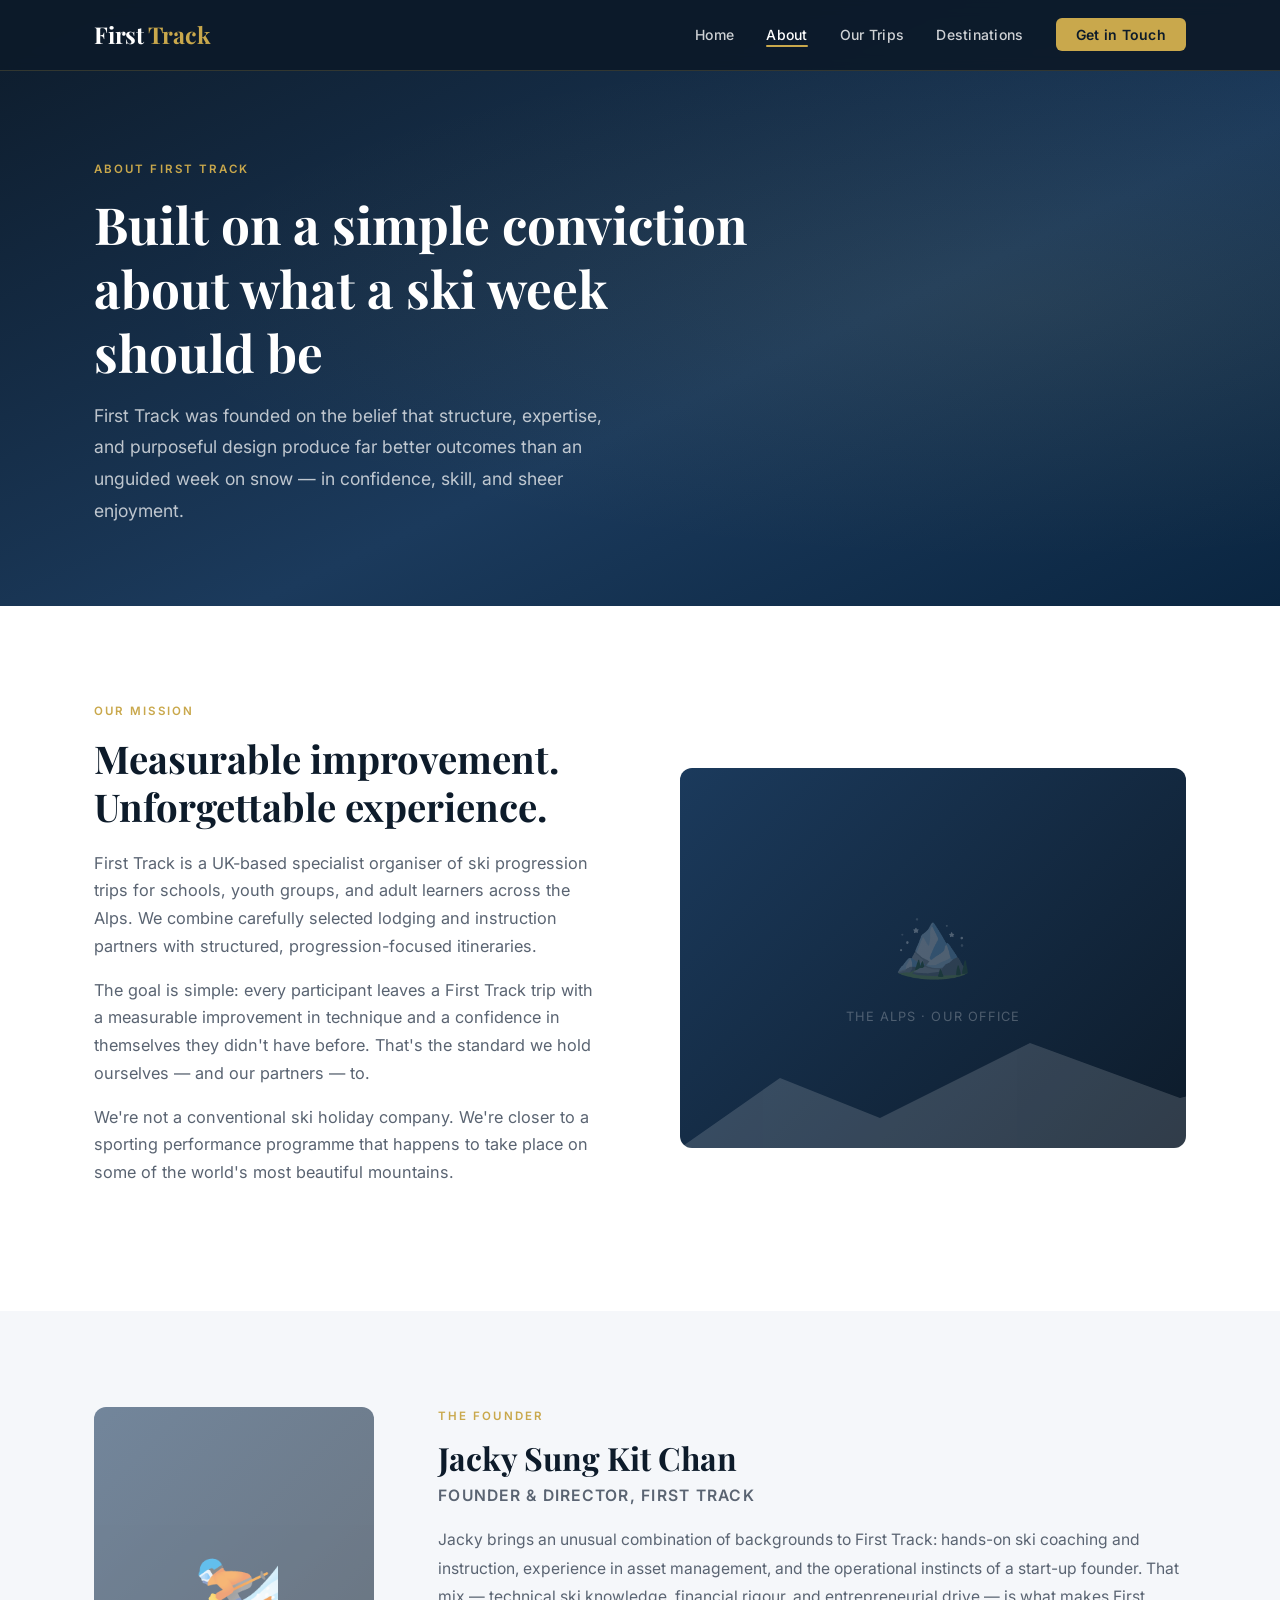
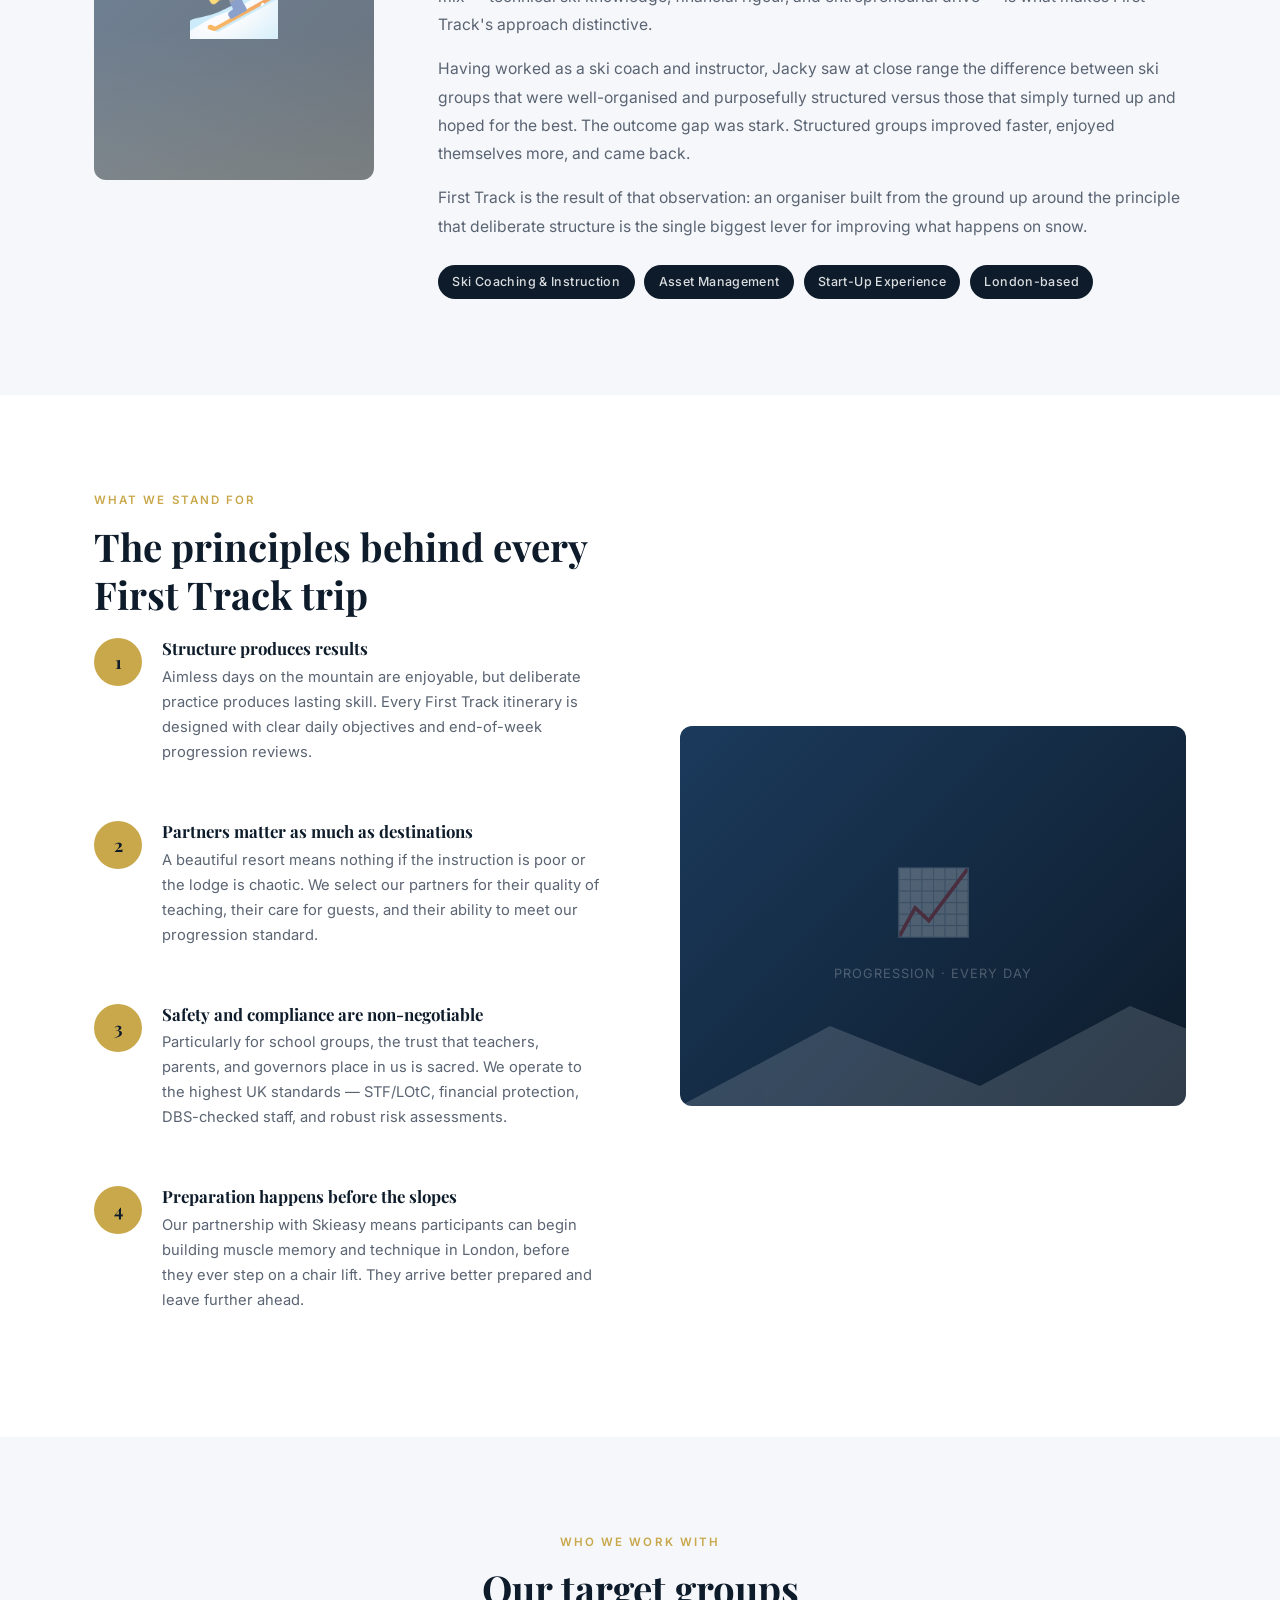
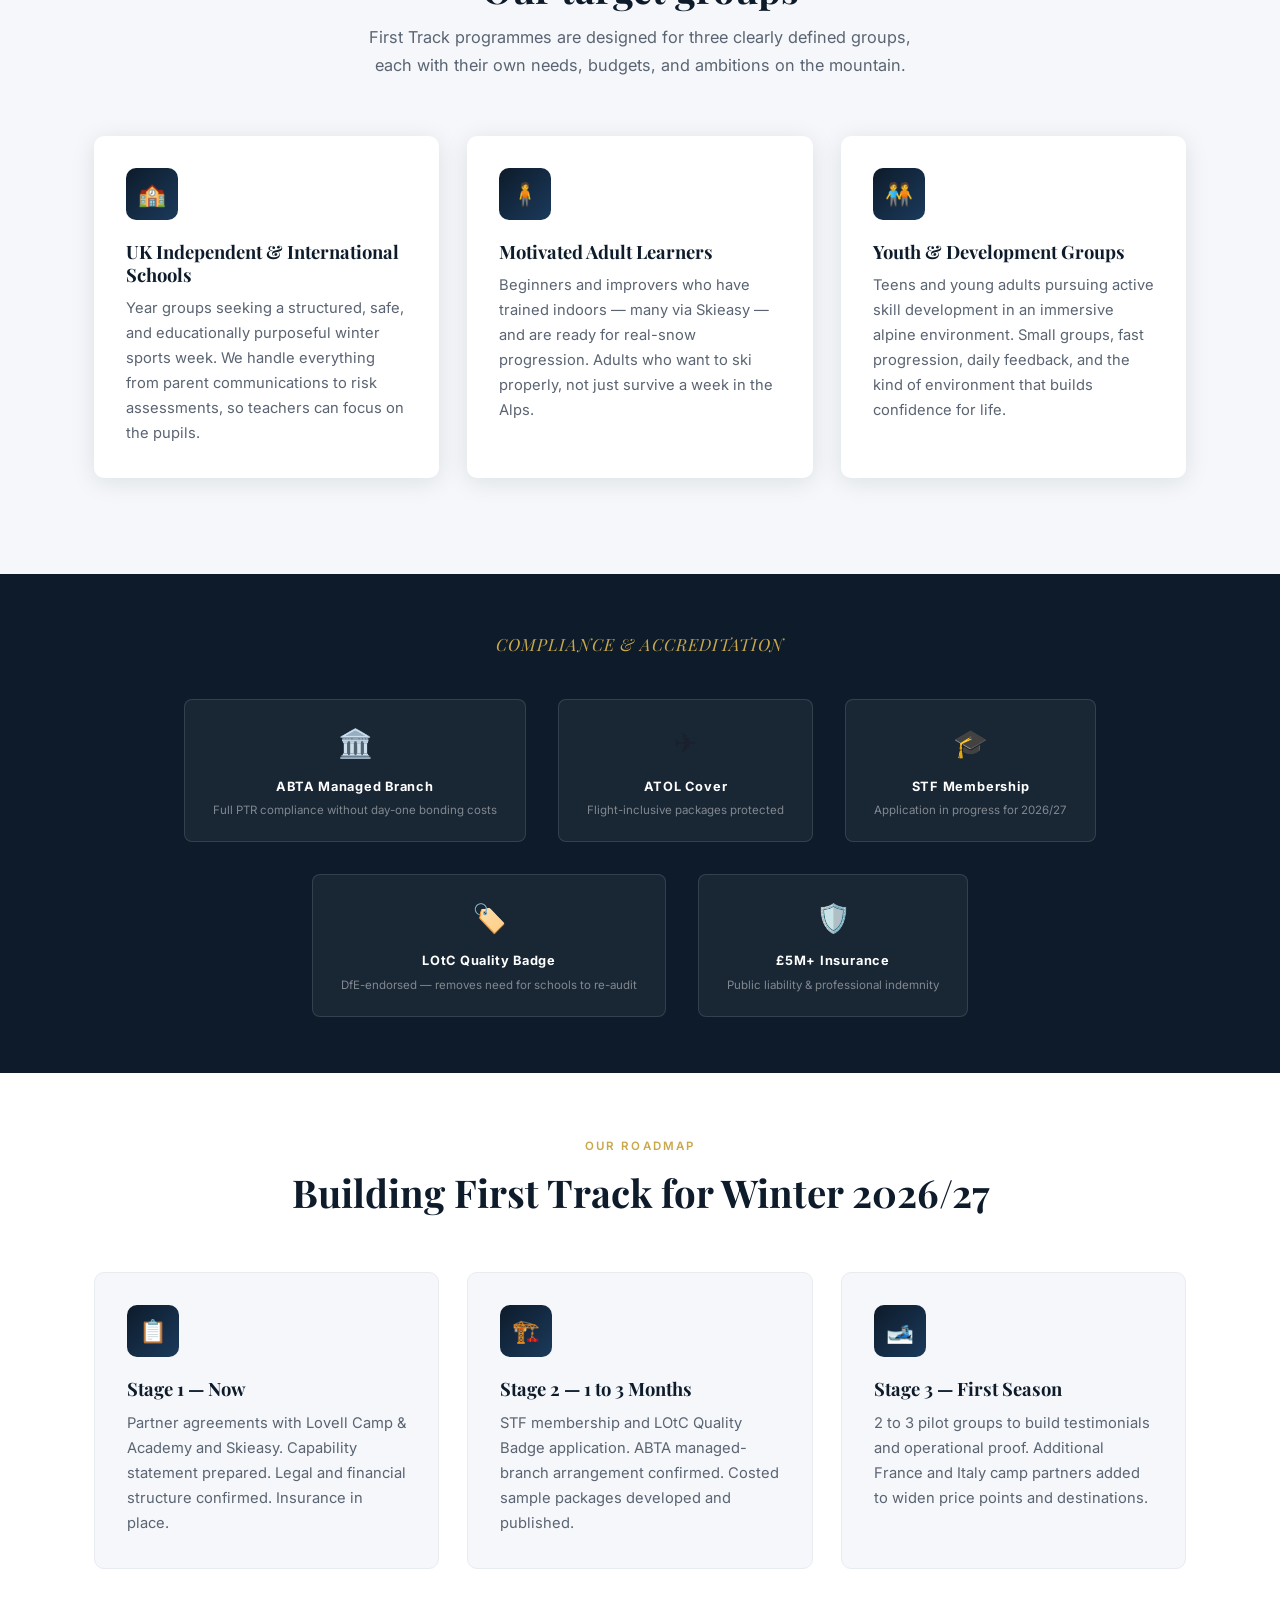
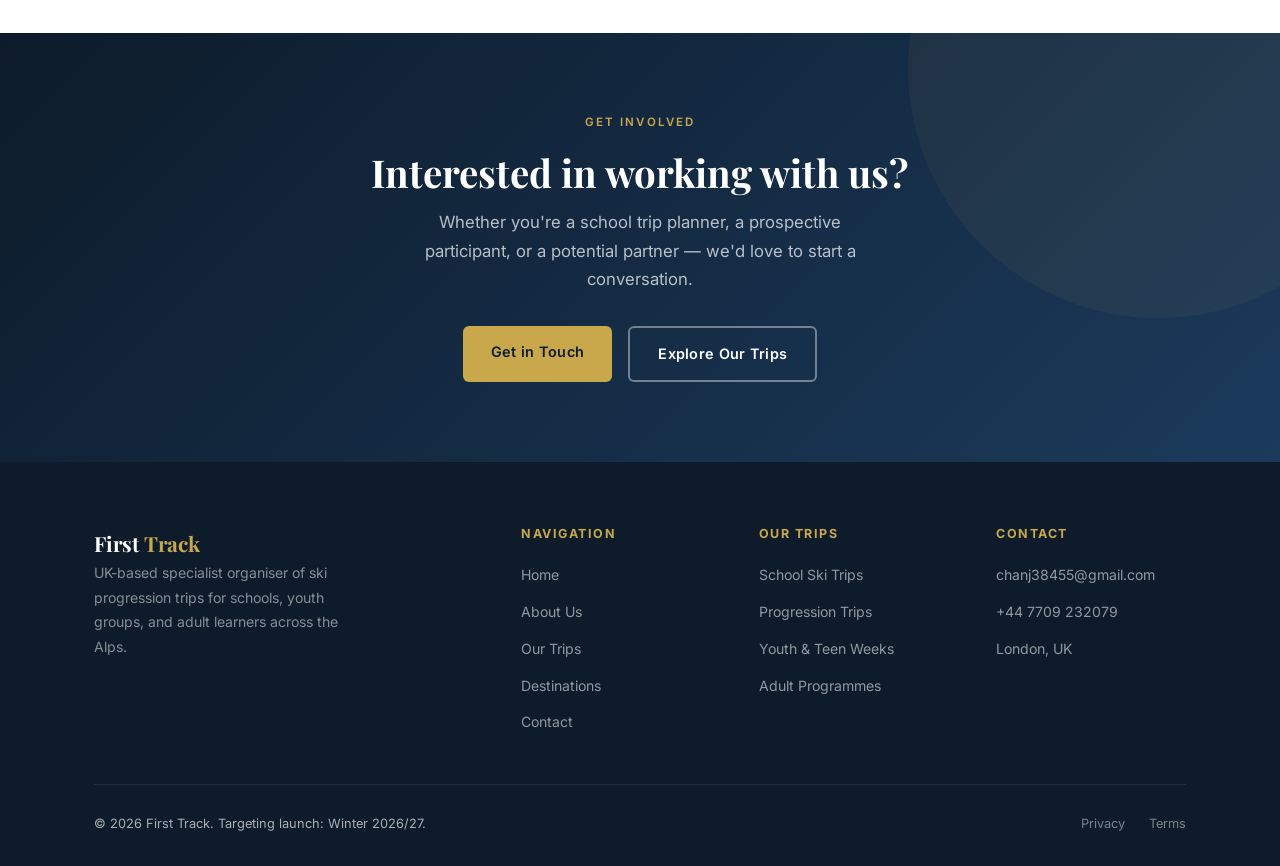
==== about.html @ 9cde3c81 "first version of website" ====
<!DOCTYPE html>
<html lang="en">
<head>
  <meta charset="UTF-8" />
  <meta name="viewport" content="width=device-width, initial-scale=1.0" />
  <title>About — First Track Ski Progression Trips</title>
  <meta name="description" content="Learn about First Track — founded by Jacky Sung Kit Chan to bring structured, progression-focused ski trips to UK schools, teens, and adult learners across the Alps." />
  <link rel="stylesheet" href="css/style.css" />
</head>
<body>

  <!-- ==================== NAVIGATION ==================== -->
  <nav class="site-nav">
    <div class="nav-inner">
      <a href="index.html" class="nav-logo">First <span>Track</span></a>
      <ul class="nav-links">
        <li><a href="index.html">Home</a></li>
        <li><a href="about.html" class="active">About</a></li>
        <li><a href="trips.html">Our Trips</a></li>
        <li><a href="destinations.html">Destinations</a></li>
        <li><a href="contact.html" class="nav-cta">Get in Touch</a></li>
      </ul>
      <button class="nav-hamburger" onclick="toggleMobileNav()" aria-label="Toggle menu">
        <span></span><span></span><span></span>
      </button>
    </div>
    <div class="nav-mobile" id="mobileNav">
      <a href="index.html">Home</a>
      <a href="about.html" class="active">About</a>
      <a href="trips.html">Our Trips</a>
      <a href="destinations.html">Destinations</a>
      <a href="contact.html">Get in Touch</a>
    </div>
  </nav>

  <!-- ==================== PAGE HERO ==================== -->
  <div class="page-hero">
    <div class="page-hero-inner">
      <span class="section-label">About First Track</span>
      <h1>Built on a simple conviction about what a ski week should be</h1>
      <p>First Track was founded on the belief that structure, expertise, and purposeful design produce far better outcomes than an unguided week on snow — in confidence, skill, and sheer enjoyment.</p>
    </div>
  </div>

  <!-- ==================== MISSION ==================== -->
  <section class="intro-section">
    <div class="container">
      <div class="intro-grid">
        <div class="intro-text">
          <span class="section-label">Our Mission</span>
          <h2>Measurable improvement. Unforgettable experience.</h2>
          <p>
            First Track is a UK-based specialist organiser of ski progression trips for schools, youth groups, and adult learners across the Alps. We combine carefully selected lodging and instruction partners with structured, progression-focused itineraries.
          </p>
          <p>
            The goal is simple: every participant leaves a First Track trip with a measurable improvement in technique and a confidence in themselves they didn't have before. That's the standard we hold ourselves — and our partners — to.
          </p>
          <p>
            We're not a conventional ski holiday company. We're closer to a sporting performance programme that happens to take place on some of the world's most beautiful mountains.
          </p>
        </div>
        <div class="intro-visual">
          <div class="visual-placeholder">
            <div class="visual-placeholder-icon">🏔️</div>
            <p>The Alps · Our office</p>
          </div>
          <svg class="visual-mountain" viewBox="0 0 800 120" preserveAspectRatio="none">
            <polygon points="0,120 100,50 200,90 350,15 500,70 650,30 800,65 800,120" fill="white"/>
          </svg>
        </div>
      </div>
    </div>
  </section>

  <!-- ==================== FOUNDER ==================== -->
  <section class="founder-section">
    <div class="container">
      <div class="founder-grid">
        <div class="founder-portrait">⛷️</div>
        <div class="founder-info">
          <span class="section-label">The Founder</span>
          <h2>Jacky Sung Kit Chan</h2>
          <p class="founder-title">Founder &amp; Director, First Track</p>
          <p>
            Jacky brings an unusual combination of backgrounds to First Track: hands-on ski coaching and instruction, experience in asset management, and the operational instincts of a start-up founder. That mix — technical ski knowledge, financial rigour, and entrepreneurial drive — is what makes First Track's approach distinctive.
          </p>
          <p>
            Having worked as a ski coach and instructor, Jacky saw at close range the difference between ski groups that were well-organised and purposefully structured versus those that simply turned up and hoped for the best. The outcome gap was stark. Structured groups improved faster, enjoyed themselves more, and came back.
          </p>
          <p>
            First Track is the result of that observation: an organiser built from the ground up around the principle that deliberate structure is the single biggest lever for improving what happens on snow.
          </p>
          <div class="founder-credentials">
            <span class="credential">Ski Coaching &amp; Instruction</span>
            <span class="credential">Asset Management</span>
            <span class="credential">Start-Up Experience</span>
            <span class="credential">London-based</span>
          </div>
        </div>
      </div>
    </div>
  </section>

  <!-- ==================== VALUES ==================== -->
  <section class="intro-section">
    <div class="container">
      <div class="intro-grid reverse">
        <div class="intro-visual">
          <div class="visual-placeholder">
            <div class="visual-placeholder-icon">📈</div>
            <p>Progression · Every day</p>
          </div>
          <svg class="visual-mountain" viewBox="0 0 800 120" preserveAspectRatio="none">
            <polygon points="0,120 150,40 300,100 450,20 600,80 750,35 800,55 800,120" fill="white"/>
          </svg>
        </div>
        <div class="intro-text">
          <span class="section-label">What We Stand For</span>
          <h2>The principles behind every First Track trip</h2>
          <div class="values-list">
            <div class="value-item">
              <div class="value-num">1</div>
              <div class="value-text">
                <h3>Structure produces results</h3>
                <p>Aimless days on the mountain are enjoyable, but deliberate practice produces lasting skill. Every First Track itinerary is designed with clear daily objectives and end-of-week progression reviews.</p>
              </div>
            </div>
            <div class="value-item">
              <div class="value-num">2</div>
              <div class="value-text">
                <h3>Partners matter as much as destinations</h3>
                <p>A beautiful resort means nothing if the instruction is poor or the lodge is chaotic. We select our partners for their quality of teaching, their care for guests, and their ability to meet our progression standard.</p>
              </div>
            </div>
            <div class="value-item">
              <div class="value-num">3</div>
              <div class="value-text">
                <h3>Safety and compliance are non-negotiable</h3>
                <p>Particularly for school groups, the trust that teachers, parents, and governors place in us is sacred. We operate to the highest UK standards — STF/LOtC, financial protection, DBS-checked staff, and robust risk assessments.</p>
              </div>
            </div>
            <div class="value-item">
              <div class="value-num">4</div>
              <div class="value-text">
                <h3>Preparation happens before the slopes</h3>
                <p>Our partnership with Skieasy means participants can begin building muscle memory and technique in London, before they ever step on a chair lift. They arrive better prepared and leave further ahead.</p>
              </div>
            </div>
          </div>
        </div>
      </div>
    </div>
  </section>

  <!-- ==================== WHO WE SERVE ==================== -->
  <section class="cards-section">
    <div class="container">
      <div class="section-header">
        <span class="section-label">Who We Work With</span>
        <h2>Our target groups</h2>
        <p>First Track programmes are designed for three clearly defined groups, each with their own needs, budgets, and ambitions on the mountain.</p>
      </div>
      <div class="cards-grid">
        <div class="card">
          <div class="card-icon">🏫</div>
          <h3>UK Independent &amp; International Schools</h3>
          <p>Year groups seeking a structured, safe, and educationally purposeful winter sports week. We handle everything from parent communications to risk assessments, so teachers can focus on the pupils.</p>
        </div>
        <div class="card">
          <div class="card-icon">🧍</div>
          <h3>Motivated Adult Learners</h3>
          <p>Beginners and improvers who have trained indoors — many via Skieasy — and are ready for real-snow progression. Adults who want to ski properly, not just survive a week in the Alps.</p>
        </div>
        <div class="card">
          <div class="card-icon">🧑‍🤝‍🧑</div>
          <h3>Youth &amp; Development Groups</h3>
          <p>Teens and young adults pursuing active skill development in an immersive alpine environment. Small groups, fast progression, daily feedback, and the kind of environment that builds confidence for life.</p>
        </div>
      </div>
    </div>
  </section>

  <!-- ==================== COMPLIANCE ==================== -->
  <div class="compliance-strip">
    <div class="compliance-inner">
      <p class="compliance-title">Compliance &amp; Accreditation</p>
      <div class="compliance-badges">
        <div class="compliance-badge">
          <div class="compliance-badge-icon">🏛️</div>
          <div class="compliance-badge-name">ABTA Managed Branch</div>
          <div class="compliance-badge-desc">Full PTR compliance without day-one bonding costs</div>
        </div>
        <div class="compliance-badge">
          <div class="compliance-badge-icon">✈️</div>
          <div class="compliance-badge-name">ATOL Cover</div>
          <div class="compliance-badge-desc">Flight-inclusive packages protected</div>
        </div>
        <div class="compliance-badge">
          <div class="compliance-badge-icon">🎓</div>
          <div class="compliance-badge-name">STF Membership</div>
          <div class="compliance-badge-desc">Application in progress for 2026/27</div>
        </div>
        <div class="compliance-badge">
          <div class="compliance-badge-icon">🏷️</div>
          <div class="compliance-badge-name">LOtC Quality Badge</div>
          <div class="compliance-badge-desc">DfE-endorsed — removes need for schools to re-audit</div>
        </div>
        <div class="compliance-badge">
          <div class="compliance-badge-icon">🛡️</div>
          <div class="compliance-badge-name">£5M+ Insurance</div>
          <div class="compliance-badge-desc">Public liability &amp; professional indemnity</div>
        </div>
      </div>
    </div>
  </div>

  <!-- ==================== TIMELINE ==================== -->
  <section class="cards-section white-bg tight">
    <div class="container">
      <div class="section-header">
        <span class="section-label">Our Roadmap</span>
        <h2>Building First Track for Winter 2026/27</h2>
      </div>
      <div class="cards-grid">
        <div class="card">
          <div class="card-icon">📋</div>
          <h3>Stage 1 — Now</h3>
          <p>Partner agreements with Lovell Camp &amp; Academy and Skieasy. Capability statement prepared. Legal and financial structure confirmed. Insurance in place.</p>
        </div>
        <div class="card">
          <div class="card-icon">🏗️</div>
          <h3>Stage 2 — 1 to 3 Months</h3>
          <p>STF membership and LOtC Quality Badge application. ABTA managed-branch arrangement confirmed. Costed sample packages developed and published.</p>
        </div>
        <div class="card">
          <div class="card-icon">🎿</div>
          <h3>Stage 3 — First Season</h3>
          <p>2 to 3 pilot groups to build testimonials and operational proof. Additional France and Italy camp partners added to widen price points and destinations.</p>
        </div>
      </div>
    </div>
  </section>

  <!-- ==================== CTA ==================== -->
  <section class="cta-banner">
    <div class="container">
      <span class="section-label">Get Involved</span>
      <h2>Interested in working with us?</h2>
      <p>Whether you're a school trip planner, a prospective participant, or a potential partner — we'd love to start a conversation.</p>
      <div class="cta-actions">
        <a href="contact.html" class="btn btn-primary">Get in Touch</a>
        <a href="trips.html" class="btn btn-outline">Explore Our Trips</a>
      </div>
    </div>
  </section>

  <!-- ==================== FOOTER ==================== -->
  <footer class="site-footer">
    <div class="container">
      <div class="footer-grid">
        <div class="footer-brand">
          <a href="index.html" class="nav-logo">First <span>Track</span></a>
          <p>UK-based specialist organiser of ski progression trips for schools, youth groups, and adult learners across the Alps.</p>
        </div>
        <div class="footer-col">
          <h4>Navigation</h4>
          <ul>
            <li><a href="index.html">Home</a></li>
            <li><a href="about.html">About Us</a></li>
            <li><a href="trips.html">Our Trips</a></li>
            <li><a href="destinations.html">Destinations</a></li>
            <li><a href="contact.html">Contact</a></li>
          </ul>
        </div>
        <div class="footer-col">
          <h4>Our Trips</h4>
          <ul>
            <li><a href="trips.html#school">School Ski Trips</a></li>
            <li><a href="trips.html#progression">Progression Trips</a></li>
            <li><a href="trips.html#teens">Youth &amp; Teen Weeks</a></li>
            <li><a href="trips.html#adults">Adult Programmes</a></li>
          </ul>
        </div>
        <div class="footer-col">
          <h4>Contact</h4>
          <ul>
            <li><a href="mailto:chanj38455@gmail.com">chanj38455@gmail.com</a></li>
            <li><a href="tel:+447709232079">+44 7709 232079</a></li>
            <li><a href="#">London, UK</a></li>
          </ul>
        </div>
      </div>
      <div class="footer-bottom">
        <p>&copy; 2026 First Track. Targeting launch: Winter 2026/27.</p>
        <div class="footer-legal">
          <a href="#">Privacy</a>
          <a href="#">Terms</a>
        </div>
      </div>
    </div>
  </footer>

  <script>
    function toggleMobileNav() {
      document.getElementById('mobileNav').classList.toggle('open');
    }
  </script>

</body>
</html>
---- css/style.css ----
/* ===========================
   First Track — Shared Styles
   =========================== */

@import url('https://fonts.googleapis.com/css2?family=Playfair+Display:ital,wght@0,400;0,600;0,700;1,400&family=Inter:wght@300;400;500;600&display=swap');

/* --- Reset & Base --- */
*, *::before, *::after { box-sizing: border-box; margin: 0; padding: 0; }

:root {
  --navy:       #0d1b2a;
  --navy-mid:   #1b3a5c;
  --gold:       #c9a84c;
  --gold-light: #e8c96a;
  --ice:        #eaf2f8;
  --white:      #ffffff;
  --grey-light: #f5f7fa;
  --grey-text:  #5a6472;
  --text:       #1a202c;

  --serif: 'Playfair Display', Georgia, serif;
  --sans:  'Inter', system-ui, sans-serif;

  --max-width: 1140px;
  --radius: 6px;
  --shadow: 0 4px 24px rgba(13,27,42,0.10);
  --shadow-lg: 0 8px 40px rgba(13,27,42,0.16);
}

html { scroll-behavior: smooth; }

body {
  font-family: var(--sans);
  color: var(--text);
  background: var(--white);
  line-height: 1.7;
  font-size: 16px;
}

img { display: block; max-width: 100%; height: auto; }
a { color: inherit; text-decoration: none; }
ul { list-style: none; }

/* --- Typography --- */
h1, h2, h3, h4 { font-family: var(--serif); line-height: 1.25; }

.section-label {
  font-family: var(--sans);
  font-size: 0.72rem;
  font-weight: 600;
  letter-spacing: 0.18em;
  text-transform: uppercase;
  color: var(--gold);
  margin-bottom: 0.75rem;
  display: block;
}

/* --- Layout --- */
.container {
  width: 100%;
  max-width: var(--max-width);
  margin: 0 auto;
  padding: 0 24px;
}

section { padding: 96px 0; }
section.tight { padding: 64px 0; }

/* ===========================
   NAVIGATION
   =========================== */
.site-nav {
  position: fixed;
  top: 0;
  left: 0;
  right: 0;
  z-index: 100;
  background: rgba(13, 27, 42, 0.96);
  backdrop-filter: blur(8px);
  border-bottom: 1px solid rgba(201, 168, 76, 0.2);
  transition: background 0.3s;
}

.nav-inner {
  display: flex;
  align-items: center;
  justify-content: space-between;
  height: 70px;
  max-width: var(--max-width);
  margin: 0 auto;
  padding: 0 24px;
}

.nav-logo {
  font-family: var(--serif);
  font-size: 1.45rem;
  font-weight: 700;
  color: var(--white);
  letter-spacing: -0.01em;
}

.nav-logo span { color: var(--gold); }

.nav-links {
  display: flex;
  gap: 2rem;
  align-items: center;
}

.nav-links a {
  font-size: 0.875rem;
  font-weight: 500;
  color: rgba(255,255,255,0.80);
  letter-spacing: 0.02em;
  transition: color 0.2s;
  position: relative;
}

.nav-links a:hover,
.nav-links a.active { color: var(--white); }

.nav-links a.active::after {
  content: '';
  position: absolute;
  bottom: -4px;
  left: 0; right: 0;
  height: 2px;
  background: var(--gold);
  border-radius: 2px;
}

.nav-cta {
  background: var(--gold) !important;
  color: var(--navy) !important;
  padding: 0.5rem 1.25rem;
  border-radius: var(--radius);
  font-weight: 600 !important;
  transition: background 0.2s, transform 0.15s !important;
}

.nav-cta:hover { background: var(--gold-light) !important; transform: translateY(-1px); }
.nav-cta.active::after { display: none !important; }

/* Hamburger */
.nav-hamburger {
  display: none;
  flex-direction: column;
  gap: 5px;
  cursor: pointer;
  background: none;
  border: none;
  padding: 4px;
}

.nav-hamburger span {
  display: block;
  width: 24px;
  height: 2px;
  background: var(--white);
  border-radius: 2px;
  transition: all 0.3s;
}

.nav-mobile {
  display: none;
  flex-direction: column;
  background: var(--navy);
  border-top: 1px solid rgba(255,255,255,0.08);
  padding: 1rem 24px 1.5rem;
  gap: 0;
}

.nav-mobile.open { display: flex; }

.nav-mobile a {
  color: rgba(255,255,255,0.85);
  font-size: 1rem;
  font-weight: 500;
  padding: 0.75rem 0;
  border-bottom: 1px solid rgba(255,255,255,0.06);
  transition: color 0.2s;
}

.nav-mobile a:last-child { border-bottom: none; }
.nav-mobile a:hover, .nav-mobile a.active { color: var(--gold); }

/* ===========================
   HERO
   =========================== */
.hero {
  min-height: 100vh;
  display: flex;
  align-items: center;
  position: relative;
  overflow: hidden;
  background: linear-gradient(155deg, #0d1b2a 0%, #1b3a5c 50%, #0a2540 100%);
  padding: 0;
}

.hero-bg-pattern {
  position: absolute;
  inset: 0;
  background-image:
    radial-gradient(ellipse at 70% 50%, rgba(201,168,76,0.08) 0%, transparent 60%),
    radial-gradient(ellipse at 10% 80%, rgba(27,58,92,0.6) 0%, transparent 50%);
  pointer-events: none;
}

.hero-mountain-lines {
  position: absolute;
  bottom: 0;
  left: 0;
  right: 0;
  height: 260px;
  opacity: 0.07;
  background-image: url("data:image/svg+xml,%3Csvg xmlns='http://www.w3.org/2000/svg' viewBox='0 0 1440 260' preserveAspectRatio='none'%3E%3Cpolygon points='0,260 180,80 360,200 540,40 720,180 900,20 1080,160 1260,60 1440,140 1440,260' fill='white'/%3E%3C/svg%3E");
  background-size: cover;
  background-position: bottom;
}

.hero-inner {
  position: relative;
  z-index: 2;
  max-width: var(--max-width);
  margin: 0 auto;
  padding: 120px 24px 96px;
  display: grid;
  grid-template-columns: 1fr 1fr;
  gap: 4rem;
  align-items: center;
  width: 100%;
}

.hero-content { max-width: 560px; }

.hero-eyebrow {
  display: inline-flex;
  align-items: center;
  gap: 0.6rem;
  font-size: 0.78rem;
  font-weight: 600;
  letter-spacing: 0.18em;
  text-transform: uppercase;
  color: var(--gold);
  margin-bottom: 1.5rem;
}

.hero-eyebrow::before {
  content: '';
  display: block;
  width: 28px;
  height: 1px;
  background: var(--gold);
}

.hero h1 {
  font-size: clamp(2.4rem, 5vw, 3.8rem);
  color: var(--white);
  margin-bottom: 1.5rem;
  font-weight: 700;
}

.hero h1 em { color: var(--gold); font-style: italic; }

.hero-sub {
  font-size: 1.1rem;
  color: rgba(255,255,255,0.75);
  margin-bottom: 2.5rem;
  max-width: 440px;
  line-height: 1.8;
}

.hero-actions { display: flex; gap: 1rem; flex-wrap: wrap; }

/* --- Buttons --- */
.btn {
  display: inline-block;
  padding: 0.85rem 1.75rem;
  border-radius: var(--radius);
  font-family: var(--sans);
  font-size: 0.9rem;
  font-weight: 600;
  cursor: pointer;
  transition: all 0.2s;
  letter-spacing: 0.02em;
  text-align: center;
}

.btn-primary {
  background: var(--gold);
  color: var(--navy);
}
.btn-primary:hover { background: var(--gold-light); transform: translateY(-2px); box-shadow: 0 6px 20px rgba(201,168,76,0.35); }

.btn-outline {
  border: 2px solid rgba(255,255,255,0.4);
  color: var(--white);
  background: transparent;
}
.btn-outline:hover { border-color: var(--white); background: rgba(255,255,255,0.08); }

.btn-navy {
  background: var(--navy);
  color: var(--white);
}
.btn-navy:hover { background: var(--navy-mid); transform: translateY(-2px); }

/* --- Hero stats card --- */
.hero-card {
  background: rgba(255,255,255,0.05);
  border: 1px solid rgba(255,255,255,0.12);
  border-radius: 12px;
  padding: 2.5rem;
  backdrop-filter: blur(12px);
  display: grid;
  grid-template-columns: 1fr 1fr;
  gap: 2rem;
}

.hero-stat { text-align: center; }
.hero-stat-num {
  font-family: var(--serif);
  font-size: 2.8rem;
  font-weight: 700;
  color: var(--gold);
  line-height: 1;
  margin-bottom: 0.35rem;
}
.hero-stat-label {
  font-size: 0.8rem;
  color: rgba(255,255,255,0.65);
  font-weight: 500;
  letter-spacing: 0.04em;
}

.hero-divider {
  width: 1px;
  background: rgba(255,255,255,0.1);
  grid-column: span 2;
  height: 1px;
  width: 100%;
}

/* ===========================
   FEATURE STRIP
   =========================== */
.feature-strip {
  background: var(--gold);
  padding: 0;
}

.feature-strip-inner {
  max-width: var(--max-width);
  margin: 0 auto;
  padding: 0 24px;
  display: flex;
  align-items: stretch;
}

.feature-strip-item {
  flex: 1;
  display: flex;
  align-items: center;
  gap: 0.85rem;
  padding: 1.2rem 1.5rem;
  border-right: 1px solid rgba(13,27,42,0.12);
}

.feature-strip-item:last-child { border-right: none; }

.feature-strip-icon {
  font-size: 1.3rem;
  flex-shrink: 0;
}

.feature-strip-text {
  font-size: 0.82rem;
  font-weight: 600;
  color: var(--navy);
  line-height: 1.35;
  letter-spacing: 0.01em;
}

/* ===========================
   INTRO / TWO-COLUMN SECTIONS
   =========================== */
.intro-section {
  background: var(--white);
}

.intro-grid {
  display: grid;
  grid-template-columns: 1fr 1fr;
  gap: 5rem;
  align-items: center;
}

.intro-grid.reverse { direction: rtl; }
.intro-grid.reverse > * { direction: ltr; }

.intro-text .section-label { margin-bottom: 0.75rem; }

.intro-text h2 {
  font-size: clamp(1.8rem, 3vw, 2.5rem);
  color: var(--navy);
  margin-bottom: 1.25rem;
}

.intro-text p {
  color: var(--grey-text);
  margin-bottom: 1rem;
  font-size: 1.02rem;
}

.intro-text p:last-of-type { margin-bottom: 1.75rem; }

.intro-visual {
  border-radius: 12px;
  overflow: hidden;
  background: linear-gradient(135deg, var(--navy-mid), var(--navy));
  min-height: 380px;
  display: flex;
  align-items: center;
  justify-content: center;
  position: relative;
}

.visual-placeholder {
  text-align: center;
  color: rgba(255,255,255,0.25);
}

.visual-placeholder-icon { font-size: 4rem; margin-bottom: 0.5rem; }
.visual-placeholder p { font-size: 0.8rem; letter-spacing: 0.08em; text-transform: uppercase; }

/* Mountain SVG decorations inside visuals */
.visual-mountain {
  position: absolute;
  bottom: 0;
  left: 0;
  right: 0;
  height: 120px;
  opacity: 0.15;
}

/* ===========================
   CARDS GRID
   =========================== */
.cards-section { background: var(--grey-light); }
.cards-section.white-bg { background: var(--white); }

.section-header {
  text-align: center;
  margin-bottom: 3.5rem;
}

.section-header h2 {
  font-size: clamp(1.8rem, 3vw, 2.6rem);
  color: var(--navy);
  margin-bottom: 0.75rem;
}

.section-header p {
  color: var(--grey-text);
  max-width: 560px;
  margin: 0 auto;
  font-size: 1.02rem;
}

.cards-grid {
  display: grid;
  grid-template-columns: repeat(3, 1fr);
  gap: 1.75rem;
}

.cards-grid.two-col { grid-template-columns: repeat(2, 1fr); }
.cards-grid.four-col { grid-template-columns: repeat(4, 1fr); }

.card {
  background: var(--white);
  border-radius: 10px;
  padding: 2rem;
  box-shadow: var(--shadow);
  transition: transform 0.25s, box-shadow 0.25s;
}

.card:hover { transform: translateY(-4px); box-shadow: var(--shadow-lg); }

.cards-section.white-bg .card { background: var(--grey-light); box-shadow: none; border: 1px solid #e8ecf0; }

.card-icon {
  width: 52px;
  height: 52px;
  background: linear-gradient(135deg, var(--navy), var(--navy-mid));
  border-radius: 10px;
  display: flex;
  align-items: center;
  justify-content: center;
  font-size: 1.4rem;
  margin-bottom: 1.25rem;
}

.card h3 {
  font-size: 1.15rem;
  color: var(--navy);
  margin-bottom: 0.65rem;
}

.card p {
  font-size: 0.92rem;
  color: var(--grey-text);
  line-height: 1.7;
}

/* ===========================
   TRIP TYPE CARDS (large)
   =========================== */
.trip-cards { display: grid; grid-template-columns: 1fr 1fr; gap: 2rem; }

.trip-card {
  border-radius: 12px;
  overflow: hidden;
  box-shadow: var(--shadow-lg);
  background: var(--white);
  display: flex;
  flex-direction: column;
  transition: transform 0.25s, box-shadow 0.25s;
}

.trip-card:hover { transform: translateY(-4px); box-shadow: 0 16px 56px rgba(13,27,42,0.18); }

.trip-card-header {
  padding: 2.5rem 2rem 2rem;
  position: relative;
  overflow: hidden;
}

.trip-card-header.school { background: linear-gradient(135deg, #0d1b2a 0%, #1b3a5c 100%); }
.trip-card-header.progression { background: linear-gradient(135deg, #1a3a2a 0%, #2d6a4f 100%); }

.trip-card-header::after {
  content: '';
  position: absolute;
  bottom: -20px;
  right: -20px;
  width: 120px;
  height: 120px;
  border-radius: 50%;
  background: rgba(255,255,255,0.04);
}

.trip-card-badge {
  display: inline-block;
  background: rgba(201,168,76,0.25);
  border: 1px solid rgba(201,168,76,0.4);
  color: var(--gold-light);
  font-size: 0.72rem;
  font-weight: 600;
  letter-spacing: 0.12em;
  text-transform: uppercase;
  padding: 0.3rem 0.75rem;
  border-radius: 20px;
  margin-bottom: 1rem;
}

.trip-card-header h2 {
  font-size: 1.75rem;
  color: var(--white);
  margin-bottom: 0.6rem;
}

.trip-card-header p { color: rgba(255,255,255,0.7); font-size: 0.95rem; }

.trip-card-body { padding: 2rem; flex: 1; display: flex; flex-direction: column; }

.trip-card-features {
  display: flex;
  flex-direction: column;
  gap: 0.75rem;
  margin-bottom: 1.75rem;
  flex: 1;
}

.trip-feature {
  display: flex;
  align-items: flex-start;
  gap: 0.6rem;
  font-size: 0.9rem;
  color: var(--text);
  line-height: 1.5;
}

.trip-feature::before {
  content: '✓';
  color: var(--gold);
  font-weight: 700;
  flex-shrink: 0;
  margin-top: 0.05rem;
}

/* ===========================
   DESTINATION CARDS
   =========================== */
.destination-card {
  background: var(--white);
  border-radius: 12px;
  overflow: hidden;
  box-shadow: var(--shadow);
  transition: transform 0.25s, box-shadow 0.25s;
}

.destination-card:hover { transform: translateY(-4px); box-shadow: var(--shadow-lg); }

.destination-card-visual {
  height: 200px;
  position: relative;
  overflow: hidden;
}

.dest-lovell { background: linear-gradient(155deg, #1b3a5c 0%, #0d1b2a 100%); }
.dest-skieasy { background: linear-gradient(155deg, #1a3a2a 0%, #0d2a1b 100%); }
.dest-future { background: linear-gradient(155deg, #3a1b1b 0%, #2a0d0d 100%); }

.destination-card-visual-icon {
  position: absolute;
  inset: 0;
  display: flex;
  align-items: center;
  justify-content: center;
  font-size: 4rem;
  opacity: 0.3;
}

.destination-card-visual-content {
  position: absolute;
  bottom: 1rem;
  left: 1.5rem;
  right: 1.5rem;
}

.destination-location {
  font-size: 0.75rem;
  font-weight: 600;
  letter-spacing: 0.1em;
  text-transform: uppercase;
  color: var(--gold);
  margin-bottom: 0.25rem;
}

.destination-card-visual-content h3 {
  font-size: 1.3rem;
  color: var(--white);
  font-family: var(--serif);
}

.destination-card-body { padding: 1.75rem; }

.destination-card-body p {
  font-size: 0.92rem;
  color: var(--grey-text);
  margin-bottom: 1.25rem;
  line-height: 1.7;
}

.destination-tags {
  display: flex;
  flex-wrap: wrap;
  gap: 0.5rem;
  margin-bottom: 1.25rem;
}

.tag {
  background: var(--ice);
  color: var(--navy-mid);
  font-size: 0.75rem;
  font-weight: 600;
  padding: 0.3rem 0.7rem;
  border-radius: 20px;
  letter-spacing: 0.02em;
}

/* ===========================
   PARTNER DETAIL SECTIONS
   =========================== */
.partner-section {
  padding: 80px 0;
}

.partner-section:nth-child(even) { background: var(--grey-light); }

.partner-grid {
  display: grid;
  grid-template-columns: 1fr 1fr;
  gap: 4rem;
  align-items: start;
}

.partner-grid.reverse { direction: rtl; }
.partner-grid.reverse > * { direction: ltr; }

.partner-badge {
  display: inline-flex;
  align-items: center;
  gap: 0.5rem;
  background: var(--navy);
  color: var(--gold);
  font-size: 0.75rem;
  font-weight: 600;
  letter-spacing: 0.1em;
  text-transform: uppercase;
  padding: 0.4rem 1rem;
  border-radius: 20px;
  margin-bottom: 1rem;
}

.partner-info h2 {
  font-size: clamp(1.6rem, 2.5vw, 2.2rem);
  color: var(--navy);
  margin-bottom: 0.35rem;
}

.partner-location {
  color: var(--gold);
  font-size: 0.88rem;
  font-weight: 600;
  letter-spacing: 0.06em;
  margin-bottom: 1.25rem;
  text-transform: uppercase;
}

.partner-info p {
  color: var(--grey-text);
  margin-bottom: 1rem;
  font-size: 0.98rem;
  line-height: 1.75;
}

.partner-facts {
  display: grid;
  grid-template-columns: 1fr 1fr;
  gap: 1rem;
  margin-top: 1.5rem;
}

.partner-fact {
  background: var(--grey-light);
  padding: 1rem 1.25rem;
  border-radius: var(--radius);
  border-left: 3px solid var(--gold);
}

.partner-fact-label {
  font-size: 0.7rem;
  font-weight: 600;
  text-transform: uppercase;
  letter-spacing: 0.1em;
  color: var(--grey-text);
  margin-bottom: 0.25rem;
}

.partner-fact-value {
  font-size: 0.92rem;
  font-weight: 600;
  color: var(--navy);
}

.partner-visual {
  border-radius: 12px;
  overflow: hidden;
  min-height: 420px;
  display: flex;
  align-items: flex-end;
  position: relative;
}

.partner-visual.lovell { background: linear-gradient(160deg, #1b3a5c 0%, #0d1b2a 100%); }
.partner-visual.skieasy { background: linear-gradient(160deg, #1a3a2a 0%, #0a1f13 100%); }

.partner-visual-overlay {
  position: absolute;
  inset: 0;
  display: flex;
  align-items: center;
  justify-content: center;
  font-size: 7rem;
  opacity: 0.12;
}

.partner-visual-caption {
  position: relative;
  z-index: 2;
  padding: 2rem;
  background: linear-gradient(to top, rgba(13,27,42,0.9) 0%, transparent 100%);
  width: 100%;
}

.partner-visual-caption p {
  color: rgba(255,255,255,0.75);
  font-size: 0.85rem;
  font-style: italic;
}

/* ===========================
   COMPLIANCE / BADGE STRIP
   =========================== */
.compliance-strip {
  background: var(--navy);
  padding: 56px 0;
}

.compliance-inner {
  max-width: var(--max-width);
  margin: 0 auto;
  padding: 0 24px;
}

.compliance-title {
  font-family: var(--serif);
  font-size: 1.05rem;
  color: var(--gold);
  text-align: center;
  margin-bottom: 2.5rem;
  letter-spacing: 0.06em;
  text-transform: uppercase;
  font-style: italic;
}

.compliance-badges {
  display: flex;
  justify-content: center;
  gap: 2rem;
  flex-wrap: wrap;
}

.compliance-badge {
  background: rgba(255,255,255,0.05);
  border: 1px solid rgba(255,255,255,0.12);
  border-radius: 8px;
  padding: 1.25rem 1.75rem;
  text-align: center;
  min-width: 180px;
}

.compliance-badge-icon { font-size: 1.75rem; margin-bottom: 0.5rem; }
.compliance-badge-name {
  font-size: 0.8rem;
  font-weight: 700;
  color: var(--white);
  letter-spacing: 0.06em;
  margin-bottom: 0.25rem;
}
.compliance-badge-desc {
  font-size: 0.72rem;
  color: rgba(255,255,255,0.45);
}

/* ===========================
   TESTIMONIAL / QUOTE
   =========================== */
.quote-section { background: var(--ice); }

.quote-block {
  max-width: 780px;
  margin: 0 auto;
  text-align: center;
}

.quote-mark {
  font-family: var(--serif);
  font-size: 5rem;
  color: var(--gold);
  line-height: 0.7;
  margin-bottom: 1rem;
  display: block;
}

.quote-text {
  font-family: var(--serif);
  font-size: clamp(1.2rem, 2.5vw, 1.6rem);
  color: var(--navy);
  line-height: 1.6;
  font-style: italic;
  margin-bottom: 1.5rem;
}

.quote-attribution {
  font-size: 0.85rem;
  font-weight: 600;
  color: var(--grey-text);
  letter-spacing: 0.05em;
}

/* ===========================
   PAGE HERO (inner pages)
   =========================== */
.page-hero {
  padding: 160px 0 80px;
  background: linear-gradient(155deg, #0d1b2a 0%, #1b3a5c 60%, #0a2540 100%);
  position: relative;
  overflow: hidden;
}

.page-hero::before {
  content: '';
  position: absolute;
  inset: 0;
  background: radial-gradient(ellipse at 80% 50%, rgba(201,168,76,0.08) 0%, transparent 60%);
}

.page-hero-inner {
  position: relative;
  z-index: 2;
  max-width: var(--max-width);
  margin: 0 auto;
  padding: 0 24px;
}

.page-hero .section-label { margin-bottom: 0.75rem; }

.page-hero h1 {
  font-size: clamp(2rem, 4vw, 3.2rem);
  color: var(--white);
  margin-bottom: 1rem;
  max-width: 680px;
}

.page-hero p {
  font-size: 1.1rem;
  color: rgba(255,255,255,0.72);
  max-width: 540px;
  line-height: 1.8;
}

/* ===========================
   ABOUT — FOUNDER
   =========================== */
.founder-section { background: var(--grey-light); }

.founder-grid {
  display: grid;
  grid-template-columns: 280px 1fr;
  gap: 4rem;
  align-items: start;
}

.founder-portrait {
  background: linear-gradient(135deg, var(--navy-mid), var(--navy));
  border-radius: 12px;
  aspect-ratio: 3/4;
  display: flex;
  align-items: center;
  justify-content: center;
  font-size: 5rem;
  opacity: 0.6;
  position: relative;
  overflow: hidden;
}

.founder-portrait::after {
  content: '';
  position: absolute;
  bottom: 0;
  left: 0;
  right: 0;
  height: 40%;
  background: linear-gradient(to top, rgba(201,168,76,0.15), transparent);
}

.founder-info h2 {
  font-size: clamp(1.6rem, 2.5vw, 2.2rem);
  color: var(--navy);
  margin-bottom: 0.25rem;
}

.founder-title {
  color: var(--gold);
  font-size: 0.88rem;
  font-weight: 600;
  letter-spacing: 0.08em;
  text-transform: uppercase;
  margin-bottom: 1.5rem;
}

.founder-info p {
  color: var(--grey-text);
  font-size: 0.98rem;
  line-height: 1.8;
  margin-bottom: 1rem;
}

.founder-credentials {
  display: flex;
  flex-wrap: wrap;
  gap: 0.6rem;
  margin-top: 1.5rem;
}

.credential {
  background: var(--navy);
  color: rgba(255,255,255,0.85);
  font-size: 0.78rem;
  font-weight: 500;
  padding: 0.4rem 0.9rem;
  border-radius: 20px;
  letter-spacing: 0.03em;
}

/* ===========================
   VALUES / MISSION LIST
   =========================== */
.values-list {
  display: flex;
  flex-direction: column;
  gap: 1.75rem;
}

.value-item {
  display: grid;
  grid-template-columns: 48px 1fr;
  gap: 1.25rem;
  align-items: start;
}

.value-num {
  width: 48px;
  height: 48px;
  border-radius: 50%;
  background: var(--gold);
  display: flex;
  align-items: center;
  justify-content: center;
  font-family: var(--serif);
  font-size: 1.1rem;
  font-weight: 700;
  color: var(--navy);
  flex-shrink: 0;
}

.value-text h3 {
  font-size: 1.05rem;
  color: var(--navy);
  margin-bottom: 0.35rem;
}

.value-text p {
  font-size: 0.92rem;
  color: var(--grey-text);
  line-height: 1.7;
}

/* ===========================
   CONTACT PAGE
   =========================== */
.contact-section { background: var(--white); }

.contact-grid {
  display: grid;
  grid-template-columns: 1fr 1fr;
  gap: 4rem;
  align-items: start;
}

.contact-detail-item {
  display: flex;
  align-items: flex-start;
  gap: 1.25rem;
  padding: 1.5rem 0;
  border-bottom: 1px solid #e8ecf0;
}

.contact-detail-item:first-child { padding-top: 0; }
.contact-detail-item:last-child { border-bottom: none; }

.contact-icon {
  width: 48px;
  height: 48px;
  background: var(--navy);
  border-radius: 10px;
  display: flex;
  align-items: center;
  justify-content: center;
  font-size: 1.2rem;
  flex-shrink: 0;
}

.contact-detail-label {
  font-size: 0.72rem;
  font-weight: 700;
  text-transform: uppercase;
  letter-spacing: 0.12em;
  color: var(--grey-text);
  margin-bottom: 0.25rem;
}

.contact-detail-value {
  font-size: 1rem;
  font-weight: 500;
  color: var(--navy);
}

.contact-detail-value a {
  color: var(--navy-mid);
  transition: color 0.2s;
}

.contact-detail-value a:hover { color: var(--gold); }

.contact-form-panel {
  background: var(--grey-light);
  border-radius: 12px;
  padding: 2.5rem;
}

.contact-form-panel h3 {
  font-size: 1.4rem;
  color: var(--navy);
  margin-bottom: 0.35rem;
}

.contact-form-panel p {
  color: var(--grey-text);
  font-size: 0.9rem;
  margin-bottom: 2rem;
}

.form-row { display: grid; grid-template-columns: 1fr 1fr; gap: 1rem; margin-bottom: 1rem; }
.form-group { margin-bottom: 1rem; }
.form-group:last-of-type { margin-bottom: 1.5rem; }

.form-group label {
  display: block;
  font-size: 0.8rem;
  font-weight: 600;
  color: var(--navy);
  margin-bottom: 0.4rem;
  letter-spacing: 0.02em;
}

.form-group input,
.form-group select,
.form-group textarea {
  width: 100%;
  padding: 0.7rem 1rem;
  border: 1.5px solid #d8dde4;
  border-radius: var(--radius);
  font-family: var(--sans);
  font-size: 0.9rem;
  color: var(--text);
  background: var(--white);
  transition: border-color 0.2s, box-shadow 0.2s;
  outline: none;
  appearance: none;
}

.form-group input:focus,
.form-group select:focus,
.form-group textarea:focus {
  border-color: var(--navy-mid);
  box-shadow: 0 0 0 3px rgba(27,58,92,0.1);
}

.form-group textarea { resize: vertical; min-height: 120px; }

/* ===========================
   CTA BANNER
   =========================== */
.cta-banner {
  background: linear-gradient(135deg, var(--navy) 0%, var(--navy-mid) 100%);
  padding: 80px 0;
  text-align: center;
  position: relative;
  overflow: hidden;
}

.cta-banner::before {
  content: '';
  position: absolute;
  top: -50%;
  right: -10%;
  width: 500px;
  height: 500px;
  border-radius: 50%;
  background: rgba(201,168,76,0.06);
  pointer-events: none;
}

.cta-banner .section-label { justify-content: center; display: flex; align-items: center; margin-bottom: 1rem; }

.cta-banner h2 {
  font-size: clamp(1.8rem, 3vw, 2.6rem);
  color: var(--white);
  margin-bottom: 0.75rem;
}

.cta-banner p {
  color: rgba(255,255,255,0.7);
  font-size: 1.05rem;
  max-width: 480px;
  margin: 0 auto 2rem;
}

.cta-actions { display: flex; gap: 1rem; justify-content: center; flex-wrap: wrap; }

/* ===========================
   FOOTER
   =========================== */
.site-footer {
  background: var(--navy);
  color: rgba(255,255,255,0.65);
  padding: 64px 0 32px;
}

.footer-grid {
  display: grid;
  grid-template-columns: 2fr 1fr 1fr 1fr;
  gap: 3rem;
  margin-bottom: 3rem;
}

.footer-brand .nav-logo { font-size: 1.3rem; margin-bottom: 1rem; }

.footer-brand p {
  font-size: 0.88rem;
  line-height: 1.75;
  max-width: 280px;
  color: rgba(255,255,255,0.5);
}

.footer-col h4 {
  font-family: var(--sans);
  font-size: 0.78rem;
  font-weight: 700;
  text-transform: uppercase;
  letter-spacing: 0.12em;
  color: var(--gold);
  margin-bottom: 1.25rem;
}

.footer-col ul {
  display: flex;
  flex-direction: column;
  gap: 0.6rem;
}

.footer-col ul a {
  font-size: 0.88rem;
  color: rgba(255,255,255,0.55);
  transition: color 0.2s;
}

.footer-col ul a:hover { color: var(--white); }

.footer-bottom {
  border-top: 1px solid rgba(255,255,255,0.08);
  padding-top: 1.75rem;
  display: flex;
  justify-content: space-between;
  align-items: center;
  flex-wrap: wrap;
  gap: 1rem;
}

.footer-bottom p { font-size: 0.8rem; }

.footer-legal {
  display: flex;
  gap: 1.5rem;
  font-size: 0.8rem;
}

.footer-legal a { color: rgba(255,255,255,0.45); transition: color 0.2s; }
.footer-legal a:hover { color: var(--white); }

/* ===========================
   UTILITY
   =========================== */
.text-gold { color: var(--gold); }
.text-center { text-align: center; }
.mt-sm { margin-top: 1rem; }
.mt-md { margin-top: 1.75rem; }
.divider {
  width: 48px;
  height: 3px;
  background: var(--gold);
  border-radius: 2px;
  margin: 1.25rem 0;
}
.divider.center { margin: 1.25rem auto; }

/* ===========================
   RESPONSIVE
   =========================== */
@media (max-width: 1024px) {
  .cards-grid.four-col { grid-template-columns: repeat(2, 1fr); }
  .footer-grid { grid-template-columns: 1fr 1fr; gap: 2rem; }
}

@media (max-width: 768px) {
  section { padding: 64px 0; }

  .nav-links { display: none; }
  .nav-hamburger { display: flex; }

  .hero-inner { grid-template-columns: 1fr; gap: 3rem; }
  .hero-card { display: none; }
  .hero h1 { font-size: 2.2rem; }

  .feature-strip-inner { flex-direction: column; }
  .feature-strip-item { border-right: none; border-bottom: 1px solid rgba(13,27,42,0.12); }
  .feature-strip-item:last-child { border-bottom: none; }

  .intro-grid,
  .intro-grid.reverse { grid-template-columns: 1fr; direction: ltr; gap: 2.5rem; }
  .intro-visual { min-height: 260px; }

  .cards-grid { grid-template-columns: 1fr; }
  .cards-grid.two-col { grid-template-columns: 1fr; }
  .cards-grid.four-col { grid-template-columns: 1fr 1fr; }

  .trip-cards { grid-template-columns: 1fr; }

  .partner-grid,
  .partner-grid.reverse { grid-template-columns: 1fr; direction: ltr; gap: 2rem; }
  .partner-visual { min-height: 280px; }

  .founder-grid { grid-template-columns: 1fr; }
  .founder-portrait { aspect-ratio: 2/1; font-size: 3rem; }

  .contact-grid { grid-template-columns: 1fr; gap: 2.5rem; }
  .form-row { grid-template-columns: 1fr; }

  .footer-grid { grid-template-columns: 1fr; gap: 2rem; }
  .footer-bottom { flex-direction: column; text-align: center; }

  .partner-facts { grid-template-columns: 1fr; }

  .page-hero { padding: 130px 0 60px; }

  .compliance-badges { flex-direction: column; align-items: center; }
}

@media (max-width: 480px) {
  .cards-grid.four-col { grid-template-columns: 1fr; }
  .hero-actions { flex-direction: column; }
  .cta-actions { flex-direction: column; align-items: center; }
}
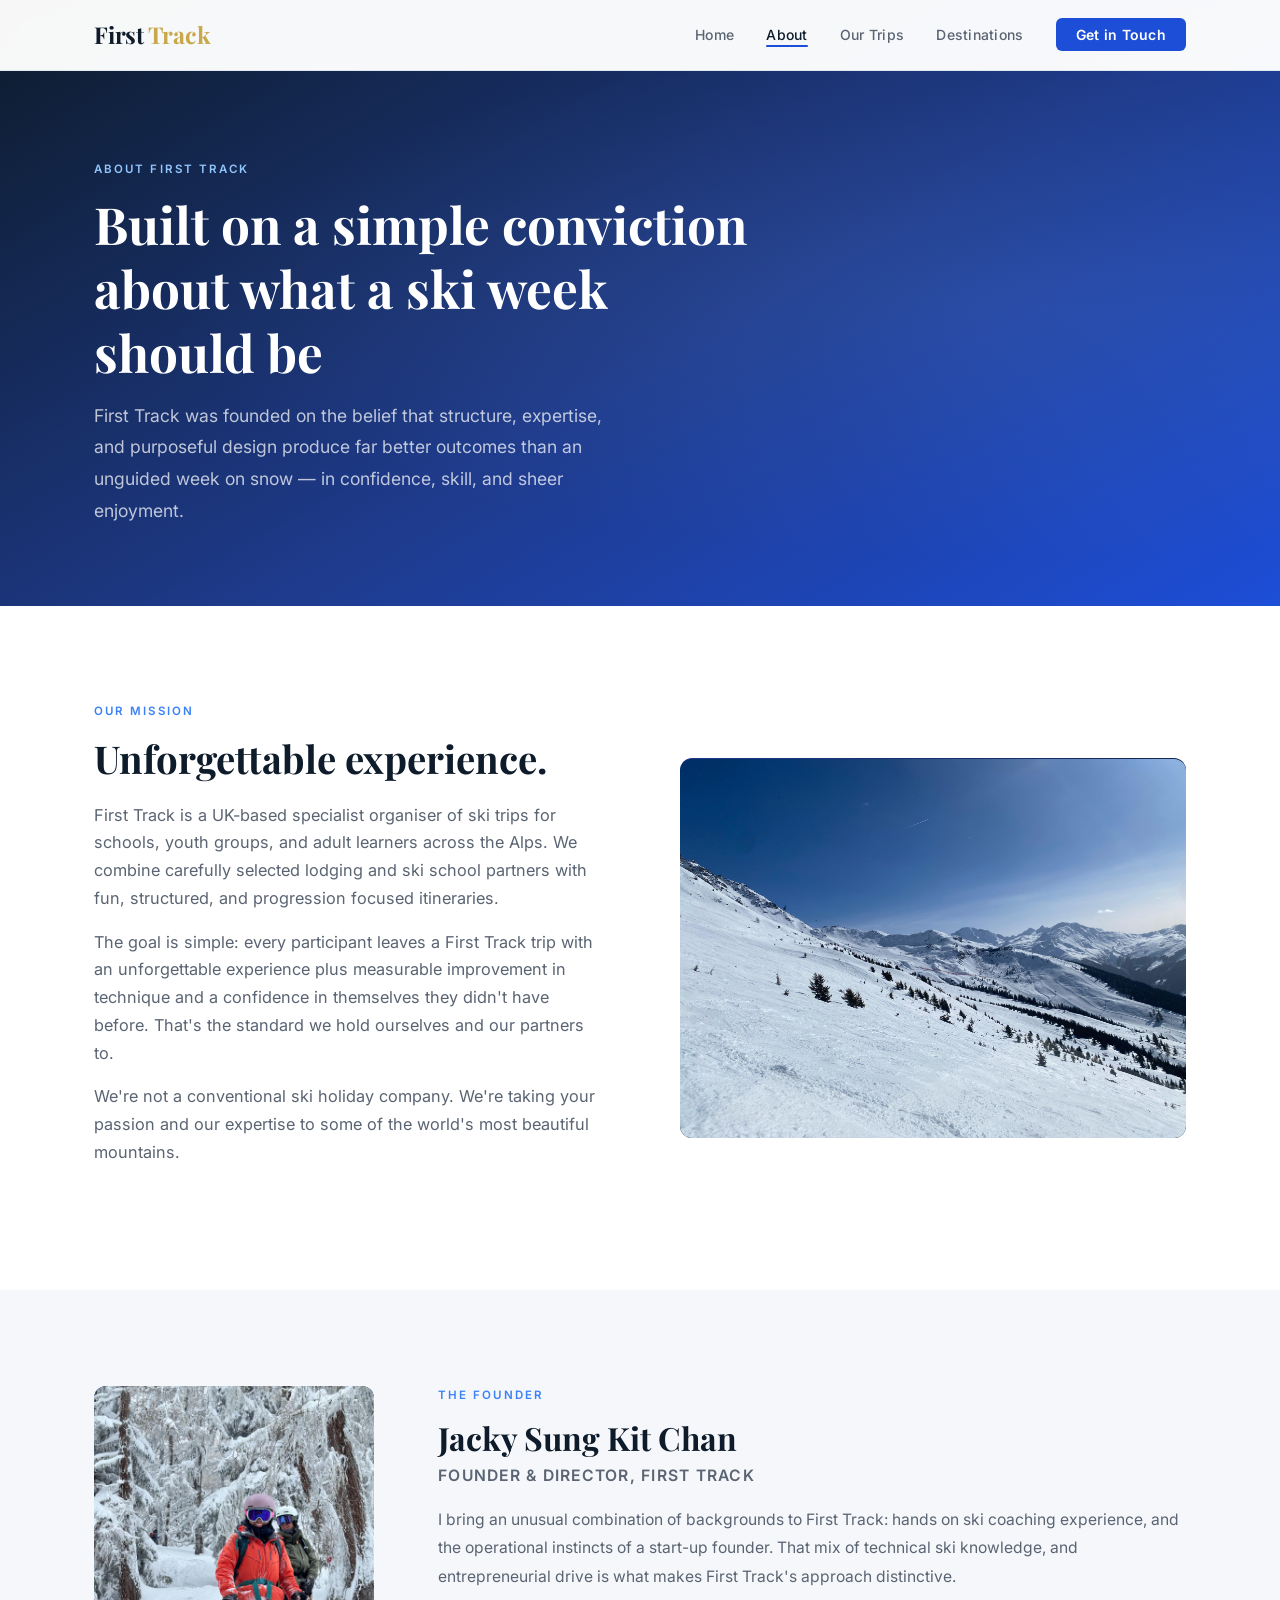
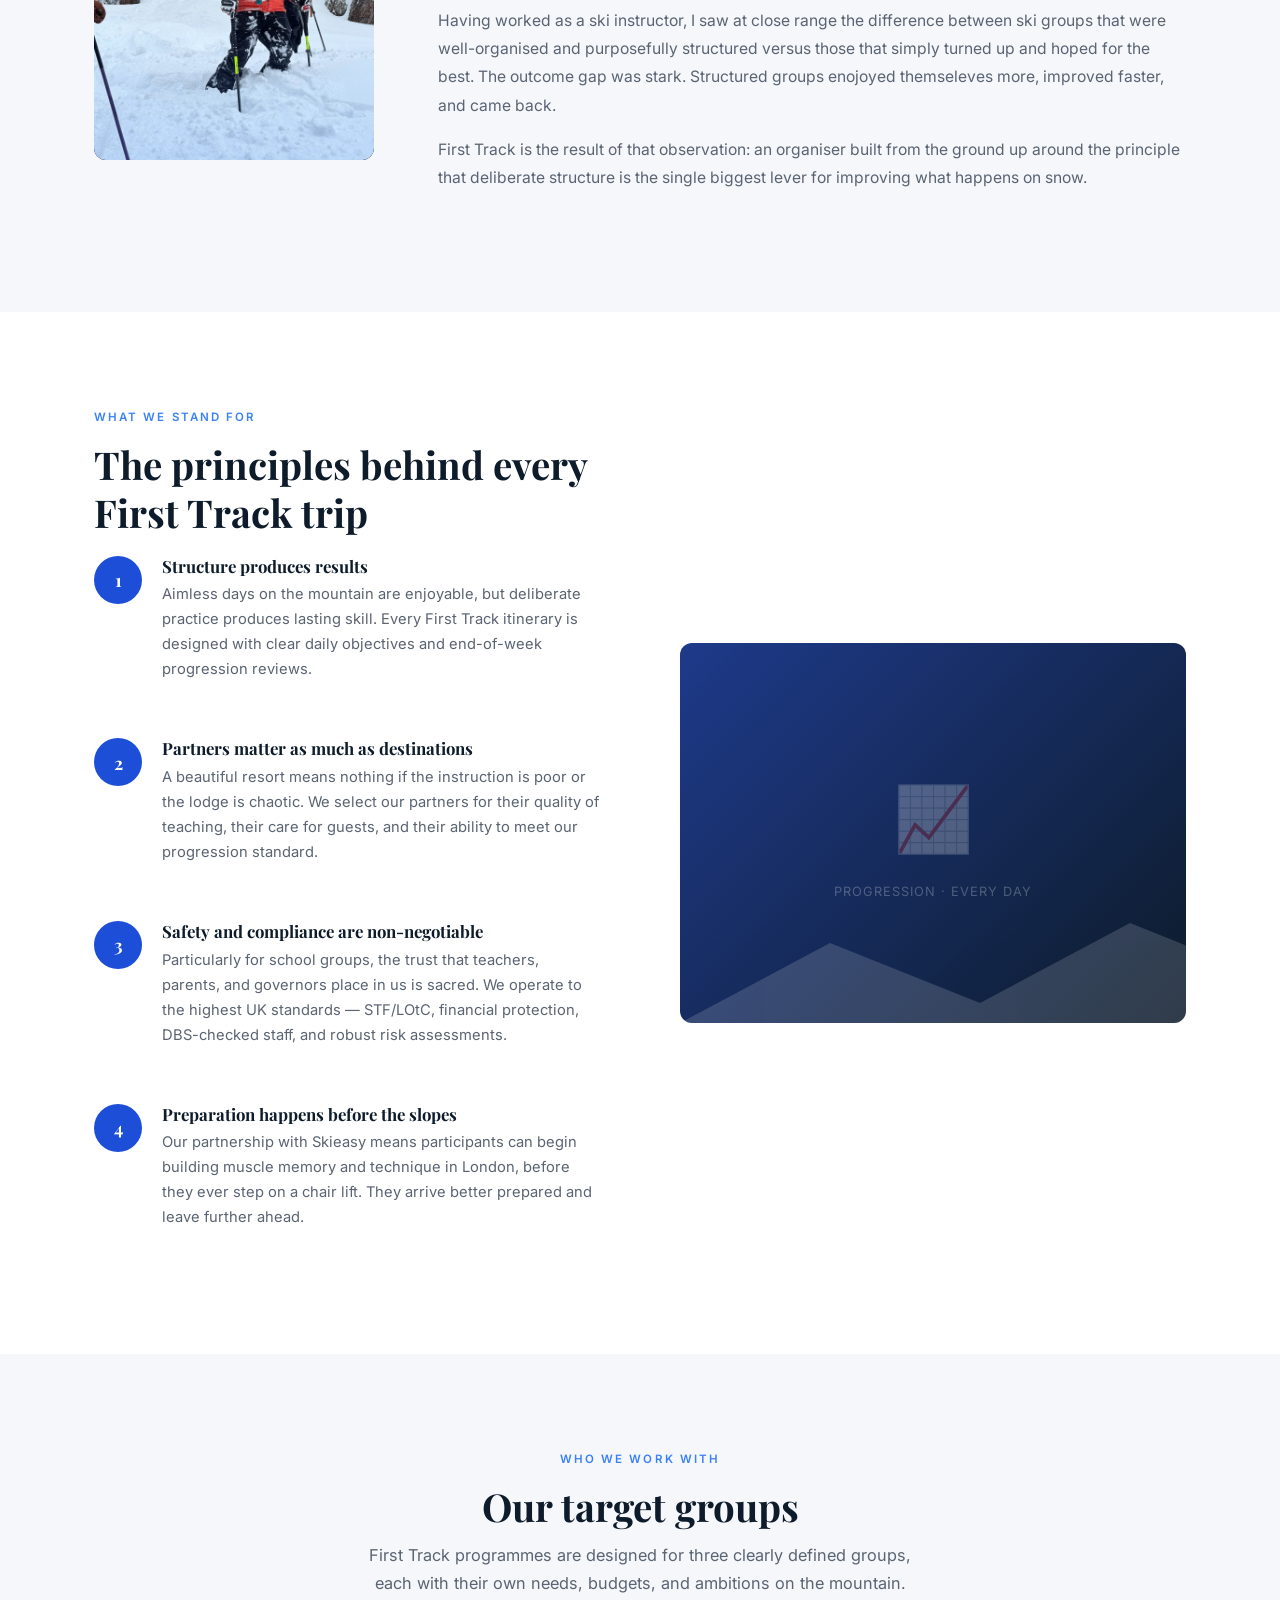
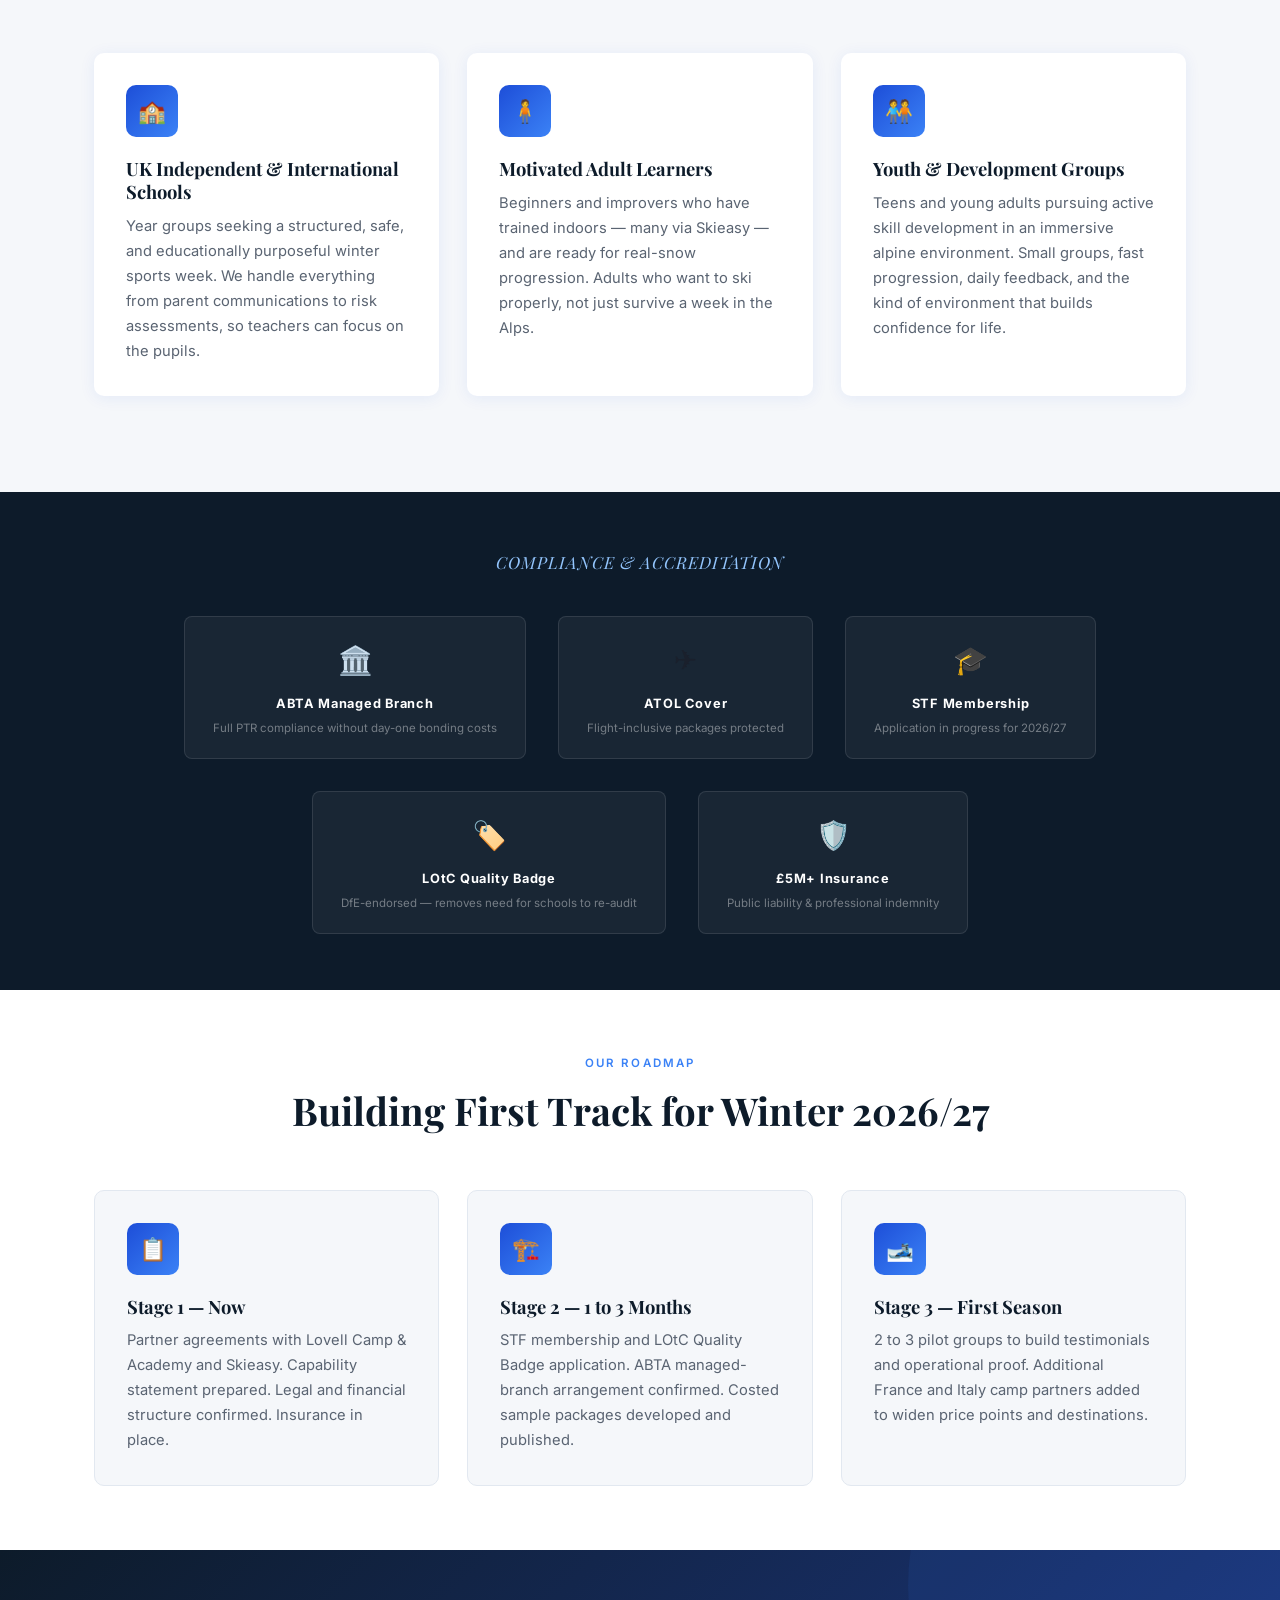
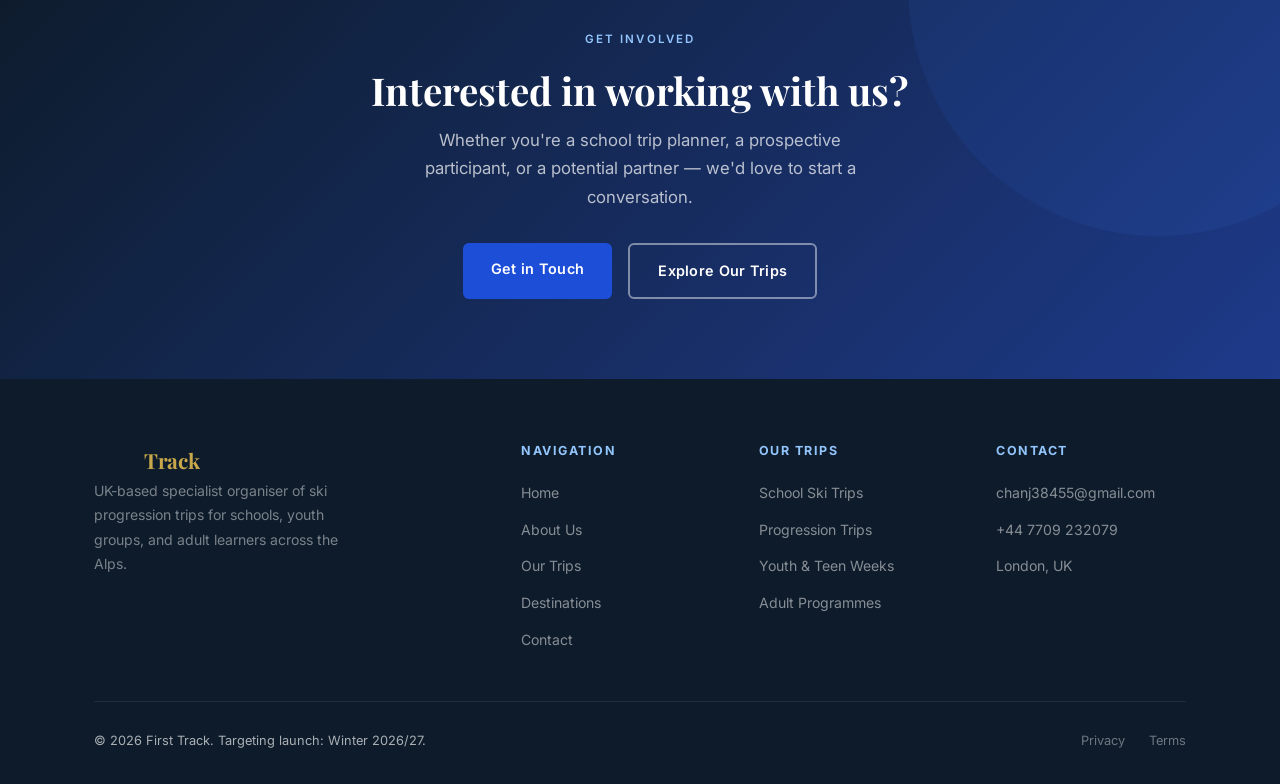
==== commit e7a7d2f3: "Our mission and the founder changed" ====
--- a/about.html
+++ b/about.html
@@ -48,22 +48,19 @@
       <div class="intro-grid">
         <div class="intro-text">
           <span class="section-label">Our Mission</span>
-          <h2>Measurable improvement. Unforgettable experience.</h2>
-          <p>
-            First Track is a UK-based specialist organiser of ski progression trips for schools, youth groups, and adult learners across the Alps. We combine carefully selected lodging and instruction partners with structured, progression-focused itineraries.
-          </p>
-          <p>
-            The goal is simple: every participant leaves a First Track trip with a measurable improvement in technique and a confidence in themselves they didn't have before. That's the standard we hold ourselves — and our partners — to.
-          </p>
-          <p>
-            We're not a conventional ski holiday company. We're closer to a sporting performance programme that happens to take place on some of the world's most beautiful mountains.
+          <h2>Unforgettable experience. </h2>
+          <p>
+            First Track is a UK-based specialist organiser of ski trips for schools, youth groups, and adult learners across the Alps. We combine carefully selected lodging and ski school partners with fun, structured, and progression focused itineraries.
+          </p>
+          <p>
+            The goal is simple: every participant leaves a First Track trip with an unforgettable experience plus measurable improvement in technique and a confidence in themselves they didn't have before. That's the standard we hold ourselves and our partners to.
+          </p>
+          <p>
+            We're not a conventional ski holiday company. We're taking your passion and our expertise to some of the world's most beautiful mountains.
           </p>
         </div>
         <div class="intro-visual">
-          <div class="visual-placeholder">
-            <div class="visual-placeholder-icon">🏔️</div>
-            <p>The Alps · Our office</p>
-          </div>
+          <img src="images/WhatsApp Image 2026-06-03 at 22.54.32 (2).jpeg" alt="The Alps — Our office" style="width:100%;height:100%;object-fit:cover;display:block;border-radius:12px;" />
           <svg class="visual-mountain" viewBox="0 0 800 120" preserveAspectRatio="none">
             <polygon points="0,120 100,50 200,90 350,15 500,70 650,30 800,65 800,120" fill="white"/>
           </svg>
@@ -76,25 +73,22 @@
   <section class="founder-section">
     <div class="container">
       <div class="founder-grid">
-        <div class="founder-portrait">⛷️</div>
+        <div class="founder-portrait"><img src="images/WhatsApp Image 2026-06-03 at 22.50.30.jpeg" alt="Jacky Sung Kit Chan — Founder" style="width:100%;height:100%;object-fit:cover;display:block;border-radius:inherit;" /></div>
         <div class="founder-info">
           <span class="section-label">The Founder</span>
           <h2>Jacky Sung Kit Chan</h2>
           <p class="founder-title">Founder &amp; Director, First Track</p>
           <p>
-            Jacky brings an unusual combination of backgrounds to First Track: hands-on ski coaching and instruction, experience in asset management, and the operational instincts of a start-up founder. That mix — technical ski knowledge, financial rigour, and entrepreneurial drive — is what makes First Track's approach distinctive.
-          </p>
-          <p>
-            Having worked as a ski coach and instructor, Jacky saw at close range the difference between ski groups that were well-organised and purposefully structured versus those that simply turned up and hoped for the best. The outcome gap was stark. Structured groups improved faster, enjoyed themselves more, and came back.
+            I bring an unusual combination of backgrounds to First Track: hands on ski coaching experience, and the operational instincts of a start-up founder. That mix of technical ski knowledge, and entrepreneurial drive is what makes First Track's approach distinctive.
+          </p>
+          <p>
+            Having worked as a ski instructor, I saw at close range the difference between ski groups that were well-organised and purposefully structured versus those that simply turned up and hoped for the best. The outcome gap was stark. Structured groups enojoyed themseleves more, improved faster, and came back.
           </p>
           <p>
             First Track is the result of that observation: an organiser built from the ground up around the principle that deliberate structure is the single biggest lever for improving what happens on snow.
           </p>
           <div class="founder-credentials">
-            <span class="credential">Ski Coaching &amp; Instruction</span>
-            <span class="credential">Asset Management</span>
-            <span class="credential">Start-Up Experience</span>
-            <span class="credential">London-based</span>
+            
           </div>
         </div>
       </div>
--- a/css/style.css
+++ b/css/style.css
@@ -8,13 +8,24 @@
 *, *::before, *::after { box-sizing: border-box; margin: 0; padding: 0; }
 
 :root {
+  /* Dark base — hero, footer, compliance strip */
   --navy:       #0d1b2a;
   --navy-mid:   #1b3a5c;
+
+  /* Blue palette — replaces gold throughout */
+  --blue:       #1d4ed8;    /* primary: CTA buttons, icons */
+  --blue-mid:   #3b82f6;    /* section labels, links, hover */
+  --blue-light: #dbeafe;    /* feature strip, tag backgrounds */
+  --blue-pale:  #eff6ff;    /* section backgrounds, on-dark accents */
+  --blue-muted: #93c5fd;    /* text on dark backgrounds */
+
+  /* Gold — LOGO ONLY */
   --gold:       #c9a84c;
-  --gold-light: #e8c96a;
+
   --ice:        #eaf2f8;
   --white:      #ffffff;
   --grey-light: #f5f7fa;
+  --grey-mid:   #e2e8f0;
   --grey-text:  #5a6472;
   --text:       #1a202c;
 
@@ -23,8 +34,8 @@
 
   --max-width: 1140px;
   --radius: 6px;
-  --shadow: 0 4px 24px rgba(13,27,42,0.10);
-  --shadow-lg: 0 8px 40px rgba(13,27,42,0.16);
+  --shadow: 0 2px 16px rgba(29,78,216,0.08);
+  --shadow-lg: 0 8px 40px rgba(29,78,216,0.14);
 }
 
 html { scroll-behavior: smooth; }
@@ -50,10 +61,15 @@
   font-weight: 600;
   letter-spacing: 0.18em;
   text-transform: uppercase;
-  color: var(--gold);
+  color: var(--blue-mid);
   margin-bottom: 0.75rem;
   display: block;
 }
+
+/* Section labels on dark backgrounds need to be lighter */
+.hero .section-label,
+.page-hero .section-label,
+.cta-banner .section-label { color: var(--blue-muted); }
 
 /* --- Layout --- */
 .container {
@@ -67,7 +83,7 @@
 section.tight { padding: 64px 0; }
 
 /* ===========================
-   NAVIGATION
+   NAVIGATION — white, clean
    =========================== */
 .site-nav {
   position: fixed;
@@ -75,11 +91,13 @@
   left: 0;
   right: 0;
   z-index: 100;
-  background: rgba(13, 27, 42, 0.96);
+  background: rgba(255, 255, 255, 0.97);
   backdrop-filter: blur(8px);
-  border-bottom: 1px solid rgba(201, 168, 76, 0.2);
-  transition: background 0.3s;
-}
+  border-bottom: 1px solid var(--grey-mid);
+  transition: box-shadow 0.3s;
+}
+
+.site-nav:hover { box-shadow: 0 2px 20px rgba(29,78,216,0.06); }
 
 .nav-inner {
   display: flex;
@@ -95,10 +113,11 @@
   font-family: var(--serif);
   font-size: 1.45rem;
   font-weight: 700;
-  color: var(--white);
+  color: var(--navy);
   letter-spacing: -0.01em;
 }
 
+/* Gold on logo ONLY */
 .nav-logo span { color: var(--gold); }
 
 .nav-links {
@@ -110,14 +129,14 @@
 .nav-links a {
   font-size: 0.875rem;
   font-weight: 500;
-  color: rgba(255,255,255,0.80);
+  color: var(--grey-text);
   letter-spacing: 0.02em;
   transition: color 0.2s;
   position: relative;
 }
 
 .nav-links a:hover,
-.nav-links a.active { color: var(--white); }
+.nav-links a.active { color: var(--navy); }
 
 .nav-links a.active::after {
   content: '';
@@ -125,20 +144,20 @@
   bottom: -4px;
   left: 0; right: 0;
   height: 2px;
-  background: var(--gold);
+  background: var(--blue);
   border-radius: 2px;
 }
 
 .nav-cta {
-  background: var(--gold) !important;
-  color: var(--navy) !important;
+  background: var(--blue) !important;
+  color: var(--white) !important;
   padding: 0.5rem 1.25rem;
   border-radius: var(--radius);
   font-weight: 600 !important;
   transition: background 0.2s, transform 0.15s !important;
 }
 
-.nav-cta:hover { background: var(--gold-light) !important; transform: translateY(-1px); }
+.nav-cta:hover { background: var(--blue-mid) !important; transform: translateY(-1px); }
 .nav-cta.active::after { display: none !important; }
 
 /* Hamburger */
@@ -156,7 +175,7 @@
   display: block;
   width: 24px;
   height: 2px;
-  background: var(--white);
+  background: var(--navy);
   border-radius: 2px;
   transition: all 0.3s;
 }
@@ -164,8 +183,8 @@
 .nav-mobile {
   display: none;
   flex-direction: column;
-  background: var(--navy);
-  border-top: 1px solid rgba(255,255,255,0.08);
+  background: var(--white);
+  border-top: 1px solid var(--grey-mid);
   padding: 1rem 24px 1.5rem;
   gap: 0;
 }
@@ -173,19 +192,19 @@
 .nav-mobile.open { display: flex; }
 
 .nav-mobile a {
-  color: rgba(255,255,255,0.85);
+  color: var(--grey-text);
   font-size: 1rem;
   font-weight: 500;
   padding: 0.75rem 0;
-  border-bottom: 1px solid rgba(255,255,255,0.06);
+  border-bottom: 1px solid var(--grey-mid);
   transition: color 0.2s;
 }
 
 .nav-mobile a:last-child { border-bottom: none; }
-.nav-mobile a:hover, .nav-mobile a.active { color: var(--gold); }
-
-/* ===========================
-   HERO
+.nav-mobile a:hover, .nav-mobile a.active { color: var(--blue); }
+
+/* ===========================
+   HERO — clean deep blue
    =========================== */
 .hero {
   min-height: 100vh;
@@ -193,16 +212,23 @@
   align-items: center;
   position: relative;
   overflow: hidden;
-  background: linear-gradient(155deg, #0d1b2a 0%, #1b3a5c 50%, #0a2540 100%);
+  background-image: url('../images/WhatsApp Image 2026-06-03 at 03.43.47 (8).jpeg');
+  background-size: cover;
+  background-position: center;
+  background-color: #0d1b2a;
   padding: 0;
 }
 
+/* Dark gradient overlay — heavier on left where text sits, lighter on right */
 .hero-bg-pattern {
   position: absolute;
   inset: 0;
-  background-image:
-    radial-gradient(ellipse at 70% 50%, rgba(201,168,76,0.08) 0%, transparent 60%),
-    radial-gradient(ellipse at 10% 80%, rgba(27,58,92,0.6) 0%, transparent 50%);
+  background: linear-gradient(
+    to right,
+    rgba(10, 20, 40, 0.82) 0%,
+    rgba(10, 20, 40, 0.62) 55%,
+    rgba(10, 20, 40, 0.45) 100%
+  );
   pointer-events: none;
 }
 
@@ -212,7 +238,7 @@
   left: 0;
   right: 0;
   height: 260px;
-  opacity: 0.07;
+  opacity: 0.08;
   background-image: url("data:image/svg+xml,%3Csvg xmlns='http://www.w3.org/2000/svg' viewBox='0 0 1440 260' preserveAspectRatio='none'%3E%3Cpolygon points='0,260 180,80 360,200 540,40 720,180 900,20 1080,160 1260,60 1440,140 1440,260' fill='white'/%3E%3C/svg%3E");
   background-size: cover;
   background-position: bottom;
@@ -241,7 +267,7 @@
   font-weight: 600;
   letter-spacing: 0.18em;
   text-transform: uppercase;
-  color: var(--gold);
+  color: var(--blue-muted);
   margin-bottom: 1.5rem;
 }
 
@@ -250,7 +276,7 @@
   display: block;
   width: 28px;
   height: 1px;
-  background: var(--gold);
+  background: var(--blue-muted);
 }
 
 .hero h1 {
@@ -260,7 +286,7 @@
   font-weight: 700;
 }
 
-.hero h1 em { color: var(--gold); font-style: italic; }
+.hero h1 em { color: var(--blue-muted); font-style: italic; }
 
 .hero-sub {
   font-size: 1.1rem;
@@ -287,17 +313,17 @@
 }
 
 .btn-primary {
-  background: var(--gold);
-  color: var(--navy);
-}
-.btn-primary:hover { background: var(--gold-light); transform: translateY(-2px); box-shadow: 0 6px 20px rgba(201,168,76,0.35); }
+  background: var(--blue);
+  color: var(--white);
+}
+.btn-primary:hover { background: var(--blue-mid); transform: translateY(-2px); box-shadow: 0 6px 20px rgba(29,78,216,0.35); }
 
 .btn-outline {
-  border: 2px solid rgba(255,255,255,0.4);
+  border: 2px solid rgba(255,255,255,0.45);
   color: var(--white);
   background: transparent;
 }
-.btn-outline:hover { border-color: var(--white); background: rgba(255,255,255,0.08); }
+.btn-outline:hover { border-color: var(--white); background: rgba(255,255,255,0.10); }
 
 .btn-navy {
   background: var(--navy);
@@ -307,8 +333,8 @@
 
 /* --- Hero stats card --- */
 .hero-card {
-  background: rgba(255,255,255,0.05);
-  border: 1px solid rgba(255,255,255,0.12);
+  background: rgba(255,255,255,0.07);
+  border: 1px solid rgba(255,255,255,0.15);
   border-radius: 12px;
   padding: 2.5rem;
   backdrop-filter: blur(12px);
@@ -322,30 +348,29 @@
   font-family: var(--serif);
   font-size: 2.8rem;
   font-weight: 700;
-  color: var(--gold);
+  color: var(--white);
   line-height: 1;
   margin-bottom: 0.35rem;
 }
 .hero-stat-label {
   font-size: 0.8rem;
-  color: rgba(255,255,255,0.65);
+  color: rgba(255,255,255,0.60);
   font-weight: 500;
   letter-spacing: 0.04em;
 }
 
 .hero-divider {
-  width: 1px;
-  background: rgba(255,255,255,0.1);
   grid-column: span 2;
   height: 1px;
   width: 100%;
-}
-
-/* ===========================
-   FEATURE STRIP
+  background: rgba(255,255,255,0.10);
+}
+
+/* ===========================
+   FEATURE STRIP — light blue
    =========================== */
 .feature-strip {
-  background: var(--gold);
+  background: var(--blue-light);
   padding: 0;
 }
 
@@ -363,7 +388,7 @@
   align-items: center;
   gap: 0.85rem;
   padding: 1.2rem 1.5rem;
-  border-right: 1px solid rgba(13,27,42,0.12);
+  border-right: 1px solid rgba(29,78,216,0.12);
 }
 
 .feature-strip-item:last-child { border-right: none; }
@@ -384,9 +409,7 @@
 /* ===========================
    INTRO / TWO-COLUMN SECTIONS
    =========================== */
-.intro-section {
-  background: var(--white);
-}
+.intro-section { background: var(--white); }
 
 .intro-grid {
   display: grid;
@@ -417,7 +440,7 @@
 .intro-visual {
   border-radius: 12px;
   overflow: hidden;
-  background: linear-gradient(135deg, var(--navy-mid), var(--navy));
+  background: linear-gradient(135deg, #1e3a8a, #0d1b2a);
   min-height: 380px;
   display: flex;
   align-items: center;
@@ -433,7 +456,6 @@
 .visual-placeholder-icon { font-size: 4rem; margin-bottom: 0.5rem; }
 .visual-placeholder p { font-size: 0.8rem; letter-spacing: 0.08em; text-transform: uppercase; }
 
-/* Mountain SVG decorations inside visuals */
 .visual-mountain {
   position: absolute;
   bottom: 0;
@@ -486,12 +508,12 @@
 
 .card:hover { transform: translateY(-4px); box-shadow: var(--shadow-lg); }
 
-.cards-section.white-bg .card { background: var(--grey-light); box-shadow: none; border: 1px solid #e8ecf0; }
+.cards-section.white-bg .card { background: var(--grey-light); box-shadow: none; border: 1px solid var(--grey-mid); }
 
 .card-icon {
   width: 52px;
   height: 52px;
-  background: linear-gradient(135deg, var(--navy), var(--navy-mid));
+  background: linear-gradient(135deg, var(--blue), var(--blue-mid));
   border-radius: 10px;
   display: flex;
   align-items: center;
@@ -527,7 +549,7 @@
   transition: transform 0.25s, box-shadow 0.25s;
 }
 
-.trip-card:hover { transform: translateY(-4px); box-shadow: 0 16px 56px rgba(13,27,42,0.18); }
+.trip-card:hover { transform: translateY(-4px); box-shadow: 0 16px 56px rgba(29,78,216,0.18); }
 
 .trip-card-header {
   padding: 2.5rem 2rem 2rem;
@@ -535,7 +557,7 @@
   overflow: hidden;
 }
 
-.trip-card-header.school { background: linear-gradient(135deg, #0d1b2a 0%, #1b3a5c 100%); }
+.trip-card-header.school { background: linear-gradient(135deg, #0d1b2a 0%, #1e3a8a 100%); }
 .trip-card-header.progression { background: linear-gradient(135deg, #1a3a2a 0%, #2d6a4f 100%); }
 
 .trip-card-header::after {
@@ -551,9 +573,9 @@
 
 .trip-card-badge {
   display: inline-block;
-  background: rgba(201,168,76,0.25);
-  border: 1px solid rgba(201,168,76,0.4);
-  color: var(--gold-light);
+  background: rgba(147,197,253,0.20);
+  border: 1px solid rgba(147,197,253,0.35);
+  color: var(--blue-muted);
   font-size: 0.72rem;
   font-weight: 600;
   letter-spacing: 0.12em;
@@ -592,7 +614,7 @@
 
 .trip-feature::before {
   content: '✓';
-  color: var(--gold);
+  color: var(--blue);
   font-weight: 700;
   flex-shrink: 0;
   margin-top: 0.05rem;
@@ -617,9 +639,9 @@
   overflow: hidden;
 }
 
-.dest-lovell { background: linear-gradient(155deg, #1b3a5c 0%, #0d1b2a 100%); }
+.dest-lovell { background: linear-gradient(155deg, #1e3a8a 0%, #0d1b2a 100%); }
 .dest-skieasy { background: linear-gradient(155deg, #1a3a2a 0%, #0d2a1b 100%); }
-.dest-future { background: linear-gradient(155deg, #3a1b1b 0%, #2a0d0d 100%); }
+.dest-future { background: linear-gradient(155deg, #1e3a8a 0%, #1b3a5c 100%); }
 
 .destination-card-visual-icon {
   position: absolute;
@@ -643,7 +665,7 @@
   font-weight: 600;
   letter-spacing: 0.1em;
   text-transform: uppercase;
-  color: var(--gold);
+  color: var(--blue-muted);
   margin-bottom: 0.25rem;
 }
 
@@ -670,8 +692,8 @@
 }
 
 .tag {
-  background: var(--ice);
-  color: var(--navy-mid);
+  background: var(--blue-light);
+  color: var(--blue);
   font-size: 0.75rem;
   font-weight: 600;
   padding: 0.3rem 0.7rem;
@@ -682,10 +704,7 @@
 /* ===========================
    PARTNER DETAIL SECTIONS
    =========================== */
-.partner-section {
-  padding: 80px 0;
-}
-
+.partner-section { padding: 80px 0; }
 .partner-section:nth-child(even) { background: var(--grey-light); }
 
 .partner-grid {
@@ -702,8 +721,8 @@
   display: inline-flex;
   align-items: center;
   gap: 0.5rem;
-  background: var(--navy);
-  color: var(--gold);
+  background: var(--blue-light);
+  color: var(--blue);
   font-size: 0.75rem;
   font-weight: 600;
   letter-spacing: 0.1em;
@@ -720,7 +739,7 @@
 }
 
 .partner-location {
-  color: var(--gold);
+  color: var(--blue-mid);
   font-size: 0.88rem;
   font-weight: 600;
   letter-spacing: 0.06em;
@@ -746,7 +765,7 @@
   background: var(--grey-light);
   padding: 1rem 1.25rem;
   border-radius: var(--radius);
-  border-left: 3px solid var(--gold);
+  border-left: 3px solid var(--blue-mid);
 }
 
 .partner-fact-label {
@@ -773,7 +792,7 @@
   position: relative;
 }
 
-.partner-visual.lovell { background: linear-gradient(160deg, #1b3a5c 0%, #0d1b2a 100%); }
+.partner-visual.lovell { background: linear-gradient(160deg, #1e3a8a 0%, #0d1b2a 100%); }
 .partner-visual.skieasy { background: linear-gradient(160deg, #1a3a2a 0%, #0a1f13 100%); }
 
 .partner-visual-overlay {
@@ -817,7 +836,7 @@
 .compliance-title {
   font-family: var(--serif);
   font-size: 1.05rem;
-  color: var(--gold);
+  color: var(--blue-muted);
   text-align: center;
   margin-bottom: 2.5rem;
   letter-spacing: 0.06em;
@@ -834,7 +853,7 @@
 
 .compliance-badge {
   background: rgba(255,255,255,0.05);
-  border: 1px solid rgba(255,255,255,0.12);
+  border: 1px solid rgba(255,255,255,0.10);
   border-radius: 8px;
   padding: 1.25rem 1.75rem;
   text-align: center;
@@ -851,13 +870,13 @@
 }
 .compliance-badge-desc {
   font-size: 0.72rem;
-  color: rgba(255,255,255,0.45);
+  color: rgba(255,255,255,0.40);
 }
 
 /* ===========================
    TESTIMONIAL / QUOTE
    =========================== */
-.quote-section { background: var(--ice); }
+.quote-section { background: var(--blue-pale); }
 
 .quote-block {
   max-width: 780px;
@@ -868,7 +887,7 @@
 .quote-mark {
   font-family: var(--serif);
   font-size: 5rem;
-  color: var(--gold);
+  color: var(--blue-mid);
   line-height: 0.7;
   margin-bottom: 1rem;
   display: block;
@@ -895,7 +914,7 @@
    =========================== */
 .page-hero {
   padding: 160px 0 80px;
-  background: linear-gradient(155deg, #0d1b2a 0%, #1b3a5c 60%, #0a2540 100%);
+  background: linear-gradient(150deg, #0d1b2a 0%, #1e3a8a 55%, #1d4ed8 100%);
   position: relative;
   overflow: hidden;
 }
@@ -904,7 +923,7 @@
   content: '';
   position: absolute;
   inset: 0;
-  background: radial-gradient(ellipse at 80% 50%, rgba(201,168,76,0.08) 0%, transparent 60%);
+  background: radial-gradient(ellipse at 80% 50%, rgba(147,197,253,0.10) 0%, transparent 60%);
 }
 
 .page-hero-inner {
@@ -944,14 +963,13 @@
 }
 
 .founder-portrait {
-  background: linear-gradient(135deg, var(--navy-mid), var(--navy));
+  background: linear-gradient(135deg, #1e3a8a, #0d1b2a);
   border-radius: 12px;
   aspect-ratio: 3/4;
   display: flex;
   align-items: center;
   justify-content: center;
   font-size: 5rem;
-  opacity: 0.6;
   position: relative;
   overflow: hidden;
 }
@@ -963,7 +981,7 @@
   left: 0;
   right: 0;
   height: 40%;
-  background: linear-gradient(to top, rgba(201,168,76,0.15), transparent);
+  background: linear-gradient(to top, rgba(59,130,246,0.15), transparent);
 }
 
 .founder-info h2 {
@@ -973,7 +991,7 @@
 }
 
 .founder-title {
-  color: var(--gold);
+  color: var(--blue-mid);
   font-size: 0.88rem;
   font-weight: 600;
   letter-spacing: 0.08em;
@@ -996,10 +1014,10 @@
 }
 
 .credential {
-  background: var(--navy);
-  color: rgba(255,255,255,0.85);
+  background: var(--blue-light);
+  color: var(--blue);
   font-size: 0.78rem;
-  font-weight: 500;
+  font-weight: 600;
   padding: 0.4rem 0.9rem;
   border-radius: 20px;
   letter-spacing: 0.03em;
@@ -1025,14 +1043,14 @@
   width: 48px;
   height: 48px;
   border-radius: 50%;
-  background: var(--gold);
+  background: var(--blue);
   display: flex;
   align-items: center;
   justify-content: center;
   font-family: var(--serif);
   font-size: 1.1rem;
   font-weight: 700;
-  color: var(--navy);
+  color: var(--white);
   flex-shrink: 0;
 }
 
@@ -1065,7 +1083,7 @@
   align-items: flex-start;
   gap: 1.25rem;
   padding: 1.5rem 0;
-  border-bottom: 1px solid #e8ecf0;
+  border-bottom: 1px solid var(--grey-mid);
 }
 
 .contact-detail-item:first-child { padding-top: 0; }
@@ -1074,7 +1092,7 @@
 .contact-icon {
   width: 48px;
   height: 48px;
-  background: var(--navy);
+  background: var(--blue);
   border-radius: 10px;
   display: flex;
   align-items: center;
@@ -1099,11 +1117,11 @@
 }
 
 .contact-detail-value a {
-  color: var(--navy-mid);
+  color: var(--blue);
   transition: color 0.2s;
 }
 
-.contact-detail-value a:hover { color: var(--gold); }
+.contact-detail-value a:hover { color: var(--blue-mid); }
 
 .contact-form-panel {
   background: var(--grey-light);
@@ -1141,7 +1159,7 @@
 .form-group textarea {
   width: 100%;
   padding: 0.7rem 1rem;
-  border: 1.5px solid #d8dde4;
+  border: 1.5px solid var(--grey-mid);
   border-radius: var(--radius);
   font-family: var(--sans);
   font-size: 0.9rem;
@@ -1155,8 +1173,8 @@
 .form-group input:focus,
 .form-group select:focus,
 .form-group textarea:focus {
-  border-color: var(--navy-mid);
-  box-shadow: 0 0 0 3px rgba(27,58,92,0.1);
+  border-color: var(--blue-mid);
+  box-shadow: 0 0 0 3px rgba(59,130,246,0.12);
 }
 
 .form-group textarea { resize: vertical; min-height: 120px; }
@@ -1165,7 +1183,7 @@
    CTA BANNER
    =========================== */
 .cta-banner {
-  background: linear-gradient(135deg, var(--navy) 0%, var(--navy-mid) 100%);
+  background: linear-gradient(135deg, var(--navy) 0%, #1e3a8a 100%);
   padding: 80px 0;
   text-align: center;
   position: relative;
@@ -1180,7 +1198,7 @@
   width: 500px;
   height: 500px;
   border-radius: 50%;
-  background: rgba(201,168,76,0.06);
+  background: rgba(59,130,246,0.08);
   pointer-events: none;
 }
 
@@ -1223,7 +1241,7 @@
   font-size: 0.88rem;
   line-height: 1.75;
   max-width: 280px;
-  color: rgba(255,255,255,0.5);
+  color: rgba(255,255,255,0.45);
 }
 
 .footer-col h4 {
@@ -1232,7 +1250,7 @@
   font-weight: 700;
   text-transform: uppercase;
   letter-spacing: 0.12em;
-  color: var(--gold);
+  color: var(--blue-muted);
   margin-bottom: 1.25rem;
 }
 
@@ -1244,7 +1262,7 @@
 
 .footer-col ul a {
   font-size: 0.88rem;
-  color: rgba(255,255,255,0.55);
+  color: rgba(255,255,255,0.50);
   transition: color 0.2s;
 }
 
@@ -1268,20 +1286,19 @@
   font-size: 0.8rem;
 }
 
-.footer-legal a { color: rgba(255,255,255,0.45); transition: color 0.2s; }
+.footer-legal a { color: rgba(255,255,255,0.40); transition: color 0.2s; }
 .footer-legal a:hover { color: var(--white); }
 
 /* ===========================
    UTILITY
    =========================== */
-.text-gold { color: var(--gold); }
 .text-center { text-align: center; }
 .mt-sm { margin-top: 1rem; }
 .mt-md { margin-top: 1.75rem; }
 .divider {
   width: 48px;
   height: 3px;
-  background: var(--gold);
+  background: var(--blue-mid);
   border-radius: 2px;
   margin: 1.25rem 0;
 }
@@ -1306,7 +1323,7 @@
   .hero h1 { font-size: 2.2rem; }
 
   .feature-strip-inner { flex-direction: column; }
-  .feature-strip-item { border-right: none; border-bottom: 1px solid rgba(13,27,42,0.12); }
+  .feature-strip-item { border-right: none; border-bottom: 1px solid rgba(29,78,216,0.10); }
   .feature-strip-item:last-child { border-bottom: none; }
 
   .intro-grid,
